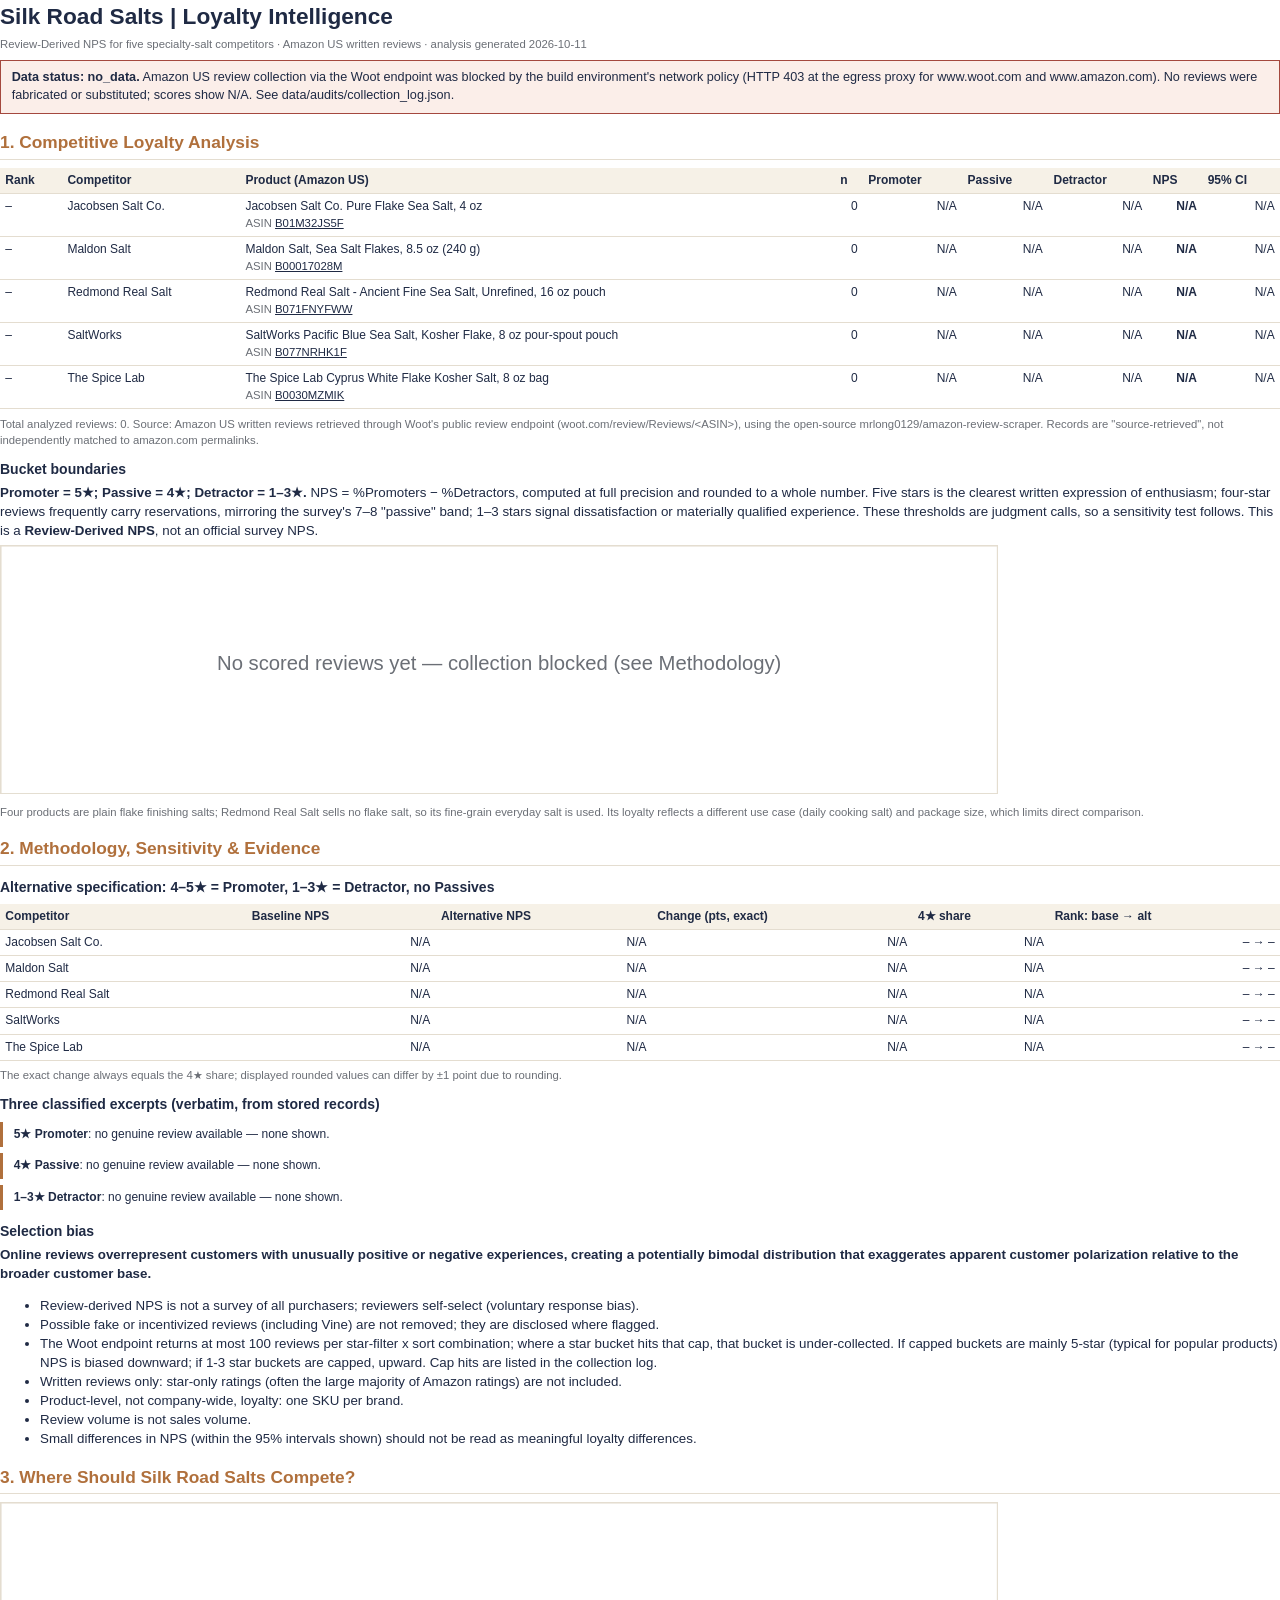
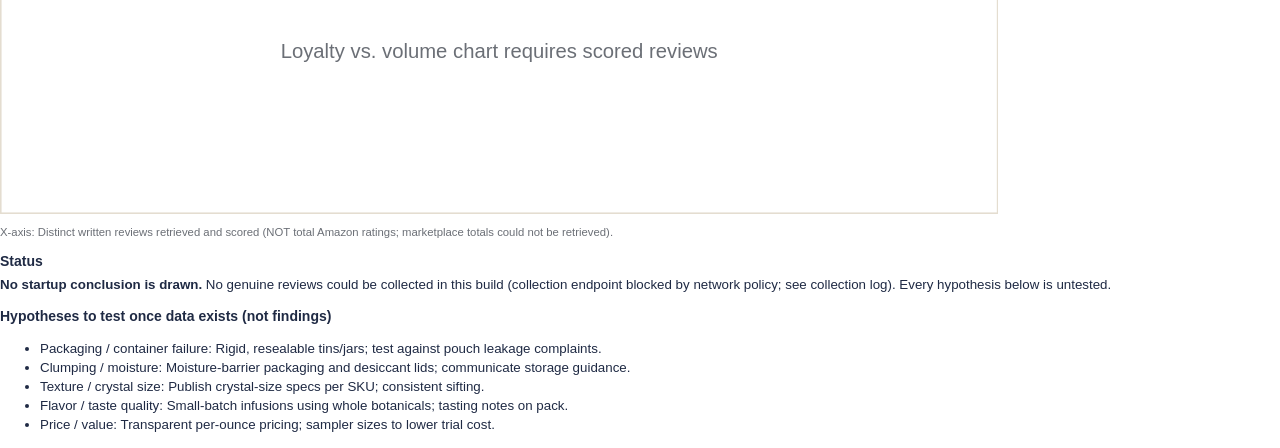
==== site/report.html @ 218eeab3 "Silk Road Salts loyalty intelligence: pipeline, NPS engine, tests, static site, PDF Amazon review co" ====
<!doctype html><html><head><meta charset="utf-8"><title>Silk Road Salts | Loyalty Intelligence</title><style>
@page { size: Letter; margin: 0.6in 0.65in 0.7in; }
body { font: 10pt/1.42 Helvetica, Arial, sans-serif; color:#1f2a44; background:#fff; margin:0 }
h1 { font-size:17pt; margin:0 0 2pt } h2 { font-size:13pt; color:#b0703c; border-bottom:1px solid #e4ddd0; padding-bottom:3pt; margin:12pt 0 6pt }
h3 { font-size:10.5pt; margin:9pt 0 3pt } p { margin:3pt 0 } .muted { color:#6b6f76; font-size:8.5pt }
table { border-collapse:collapse; width:100%; font-size:9pt; margin:5pt 0 } th,td { border-bottom:1px solid #e4ddd0; padding:3pt 4pt; text-align:left; vertical-align:top }
th { background:#f6f1e7 } td.n { text-align:right; white-space:nowrap } a { color:#1f2a44 }
.page { break-after:page } .page:last-child { break-after:auto } svg { max-width:100%; height:auto } .sm svg { width:78%; }
.quote { border-left:3px solid #b0703c; padding:3pt 8pt; margin:5pt 0; font-size:9pt; break-inside:avoid }
.alert { background:#fbeee9; border:1px solid #a4483e; padding:6pt 8pt; margin:6pt 0; font-size:9.5pt }
</style></head><body>
<section class=page><h1>Silk Road Salts | Loyalty Intelligence</h1>
<p class=muted>Review-Derived NPS for five specialty-salt competitors &middot; Amazon US written reviews &middot; analysis generated 2026-10-11</p>
<div class=alert><b>Data status: no_data.</b> Amazon US review collection via the Woot endpoint was blocked by the build environment's network policy (HTTP 403 at the egress proxy for www.woot.com and www.amazon.com). No reviews were fabricated or substituted; scores show N/A. See data/audits/collection_log.json.</div>
<h2>1. Competitive Loyalty Analysis</h2>
<table><tr><th>Rank</th><th>Competitor</th><th>Product (Amazon US)</th><th>n</th><th>Promoter</th><th>Passive</th><th>Detractor</th><th>NPS</th><th>95% CI</th></tr><tr><td>–</td><td>Jacobsen Salt Co.</td><td>Jacobsen Salt Co. Pure Flake Sea Salt, 4 oz<br><span class=muted>ASIN <a href='https://www.amazon.com/dp/B01M32JS5F'>B01M32JS5F</a></span></td><td class=n>0</td><td class=n>N/A</td><td class=n>N/A</td><td class=n>N/A</td><td class=n data-nps='Jacobsen Salt Co.'><b>N/A</b></td><td class=n>N/A</td></tr><tr><td>–</td><td>Maldon Salt</td><td>Maldon Salt, Sea Salt Flakes, 8.5 oz (240 g)<br><span class=muted>ASIN <a href='https://www.amazon.com/dp/B00017028M'>B00017028M</a></span></td><td class=n>0</td><td class=n>N/A</td><td class=n>N/A</td><td class=n>N/A</td><td class=n data-nps='Maldon Salt'><b>N/A</b></td><td class=n>N/A</td></tr><tr><td>–</td><td>Redmond Real Salt</td><td>Redmond Real Salt - Ancient Fine Sea Salt, Unrefined, 16 oz pouch<br><span class=muted>ASIN <a href='https://www.amazon.com/dp/B071FNYFWW'>B071FNYFWW</a></span></td><td class=n>0</td><td class=n>N/A</td><td class=n>N/A</td><td class=n>N/A</td><td class=n data-nps='Redmond Real Salt'><b>N/A</b></td><td class=n>N/A</td></tr><tr><td>–</td><td>SaltWorks</td><td>SaltWorks Pacific Blue Sea Salt, Kosher Flake, 8 oz pour-spout pouch<br><span class=muted>ASIN <a href='https://www.amazon.com/dp/B077NRHK1F'>B077NRHK1F</a></span></td><td class=n>0</td><td class=n>N/A</td><td class=n>N/A</td><td class=n>N/A</td><td class=n data-nps='SaltWorks'><b>N/A</b></td><td class=n>N/A</td></tr><tr><td>–</td><td>The Spice Lab</td><td>The Spice Lab Cyprus White Flake Kosher Salt, 8 oz bag<br><span class=muted>ASIN <a href='https://www.amazon.com/dp/B0030MZMIK'>B0030MZMIK</a></span></td><td class=n>0</td><td class=n>N/A</td><td class=n>N/A</td><td class=n>N/A</td><td class=n data-nps='The Spice Lab'><b>N/A</b></td><td class=n>N/A</td></tr></table>
<p class=muted>Total analyzed reviews: 0. Source: Amazon US written reviews retrieved through Woot's public review endpoint (woot.com/review/Reviews/&lt;ASIN&gt;), using the open-source mrlong0129/amazon-review-scraper. Records are "source-retrieved", not independently matched to amazon.com permalinks.</p>
<h3>Bucket boundaries</h3><p><b>Promoter = 5&#9733;; Passive = 4&#9733;; Detractor = 1&ndash;3&#9733;.</b> NPS = %Promoters &minus; %Detractors, computed at full precision and rounded to a whole number. Five stars is the clearest written expression of enthusiasm; four-star reviews frequently carry reservations, mirroring the survey's 7&ndash;8 "passive" band; 1&ndash;3 stars signal dissatisfaction or materially qualified experience. These thresholds are judgment calls, so a sensitivity test follows. This is a <b>Review-Derived NPS</b>, not an official survey NPS.</p>
<div class=sm><svg xmlns="http://www.w3.org/2000/svg" viewBox="0 0 640 160" width="640" height="160" font-family="Helvetica, Arial, sans-serif"><rect x="0.5" y="0.5" width="639" height="159" fill="none" stroke="#e4ddd0"/><text x="320.0" y="80.0" text-anchor="middle" fill="#6b6f76" font-size="13">No scored reviews yet — collection blocked (see Methodology)</text></svg></div>
<p class=muted>Four products are plain flake finishing salts; Redmond Real Salt sells no flake salt, so its fine-grain everyday salt is used. Its loyalty reflects a different use case (daily cooking salt) and package size, which limits direct comparison.</p></section>
<section class=page><h2>2. Methodology, Sensitivity &amp; Evidence</h2>
<h3>Alternative specification: 4&ndash;5&#9733; = Promoter, 1&ndash;3&#9733; = Detractor, no Passives</h3>
<table><tr><th>Competitor</th><th>Baseline NPS</th><th>Alternative NPS</th><th>Change (pts, exact)</th><th>4&#9733; share</th><th>Rank: base &rarr; alt</th></tr><tr><td>Jacobsen Salt Co.</td><td class=n>N/A</td><td class=n>N/A</td><td class=n>N/A</td><td class=n>N/A</td><td class=n>– &rarr; –</td></tr><tr><td>Maldon Salt</td><td class=n>N/A</td><td class=n>N/A</td><td class=n>N/A</td><td class=n>N/A</td><td class=n>– &rarr; –</td></tr><tr><td>Redmond Real Salt</td><td class=n>N/A</td><td class=n>N/A</td><td class=n>N/A</td><td class=n>N/A</td><td class=n>– &rarr; –</td></tr><tr><td>SaltWorks</td><td class=n>N/A</td><td class=n>N/A</td><td class=n>N/A</td><td class=n>N/A</td><td class=n>– &rarr; –</td></tr><tr><td>The Spice Lab</td><td class=n>N/A</td><td class=n>N/A</td><td class=n>N/A</td><td class=n>N/A</td><td class=n>– &rarr; –</td></tr></table>
<p class=muted>The exact change always equals the 4&#9733; share; displayed rounded values can differ by &plusmn;1 point due to rounding.</p>
<h3>Three classified excerpts (verbatim, from stored records)</h3><div class=quote><b>5&#9733; Promoter</b>: no genuine review available &mdash; none shown.</div><div class=quote><b>4&#9733; Passive</b>: no genuine review available &mdash; none shown.</div><div class=quote><b>1&ndash;3&#9733; Detractor</b>: no genuine review available &mdash; none shown.</div>
<h3>Selection bias</h3><p><b>Online reviews overrepresent customers with unusually positive or negative experiences, creating a potentially bimodal distribution that exaggerates apparent customer polarization relative to the broader customer base.</b></p><ul><li>Review-derived NPS is not a survey of all purchasers; reviewers self-select (voluntary response bias).</li><li>Possible fake or incentivized reviews (including Vine) are not removed; they are disclosed where flagged.</li><li>The Woot endpoint returns at most 100 reviews per star-filter x sort combination; where a star bucket hits that cap, that bucket is under-collected. If capped buckets are mainly 5-star (typical for popular products) NPS is biased downward; if 1-3 star buckets are capped, upward. Cap hits are listed in the collection log.</li><li>Written reviews only: star-only ratings (often the large majority of Amazon ratings) are not included.</li><li>Product-level, not company-wide, loyalty: one SKU per brand.</li><li>Review volume is not sales volume.</li><li>Small differences in NPS (within the 95% intervals shown) should not be read as meaningful loyalty differences.</li></ul></section>
<section class=page><h2>3. Where Should Silk Road Salts Compete?</h2>
<div class=sm><svg xmlns="http://www.w3.org/2000/svg" viewBox="0 0 640 200" width="640" height="200" font-family="Helvetica, Arial, sans-serif"><rect x="0.5" y="0.5" width="639" height="199" fill="none" stroke="#e4ddd0"/><text x="320.0" y="100.0" text-anchor="middle" fill="#6b6f76" font-size="13">Loyalty vs. volume chart requires scored reviews</text></svg></div>
<p class=muted>X-axis: Distinct written reviews retrieved and scored (NOT total Amazon ratings; marketplace totals could not be retrieved).</p>
<h3>Status</h3><p><b>No startup conclusion is drawn.</b> No genuine reviews could be collected in this build (collection endpoint blocked by network policy; see collection log). Every hypothesis below is untested.</p><h3>Hypotheses to test once data exists (not findings)</h3><ul><li>Packaging / container failure: Rigid, resealable tins/jars; test against pouch leakage complaints.</li><li>Clumping / moisture: Moisture-barrier packaging and desiccant lids; communicate storage guidance.</li><li>Texture / crystal size: Publish crystal-size specs per SKU; consistent sifting.</li><li>Flavor / taste quality: Small-batch infusions using whole botanicals; tasting notes on pack.</li><li>Price / value: Transparent per-ounce pricing; sampler sizes to lower trial cost.</li></ul></section>
</body></html>
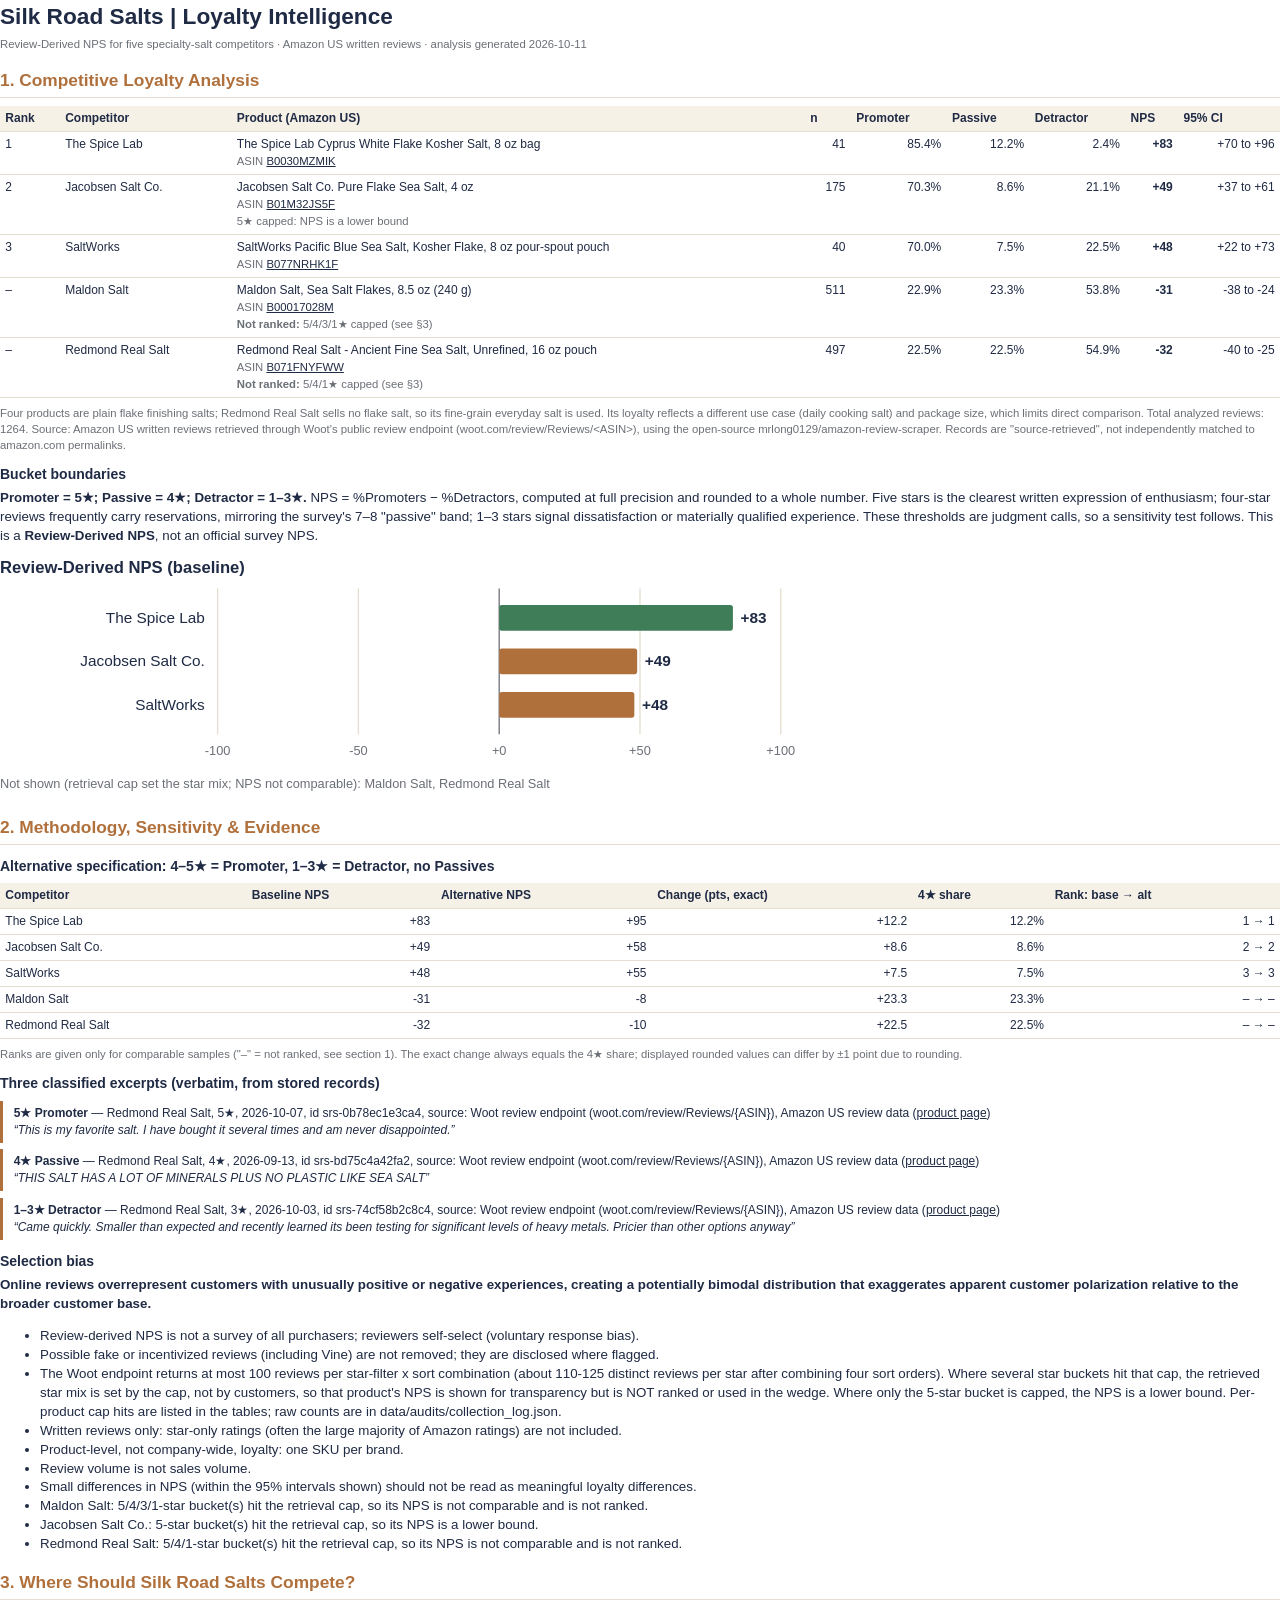
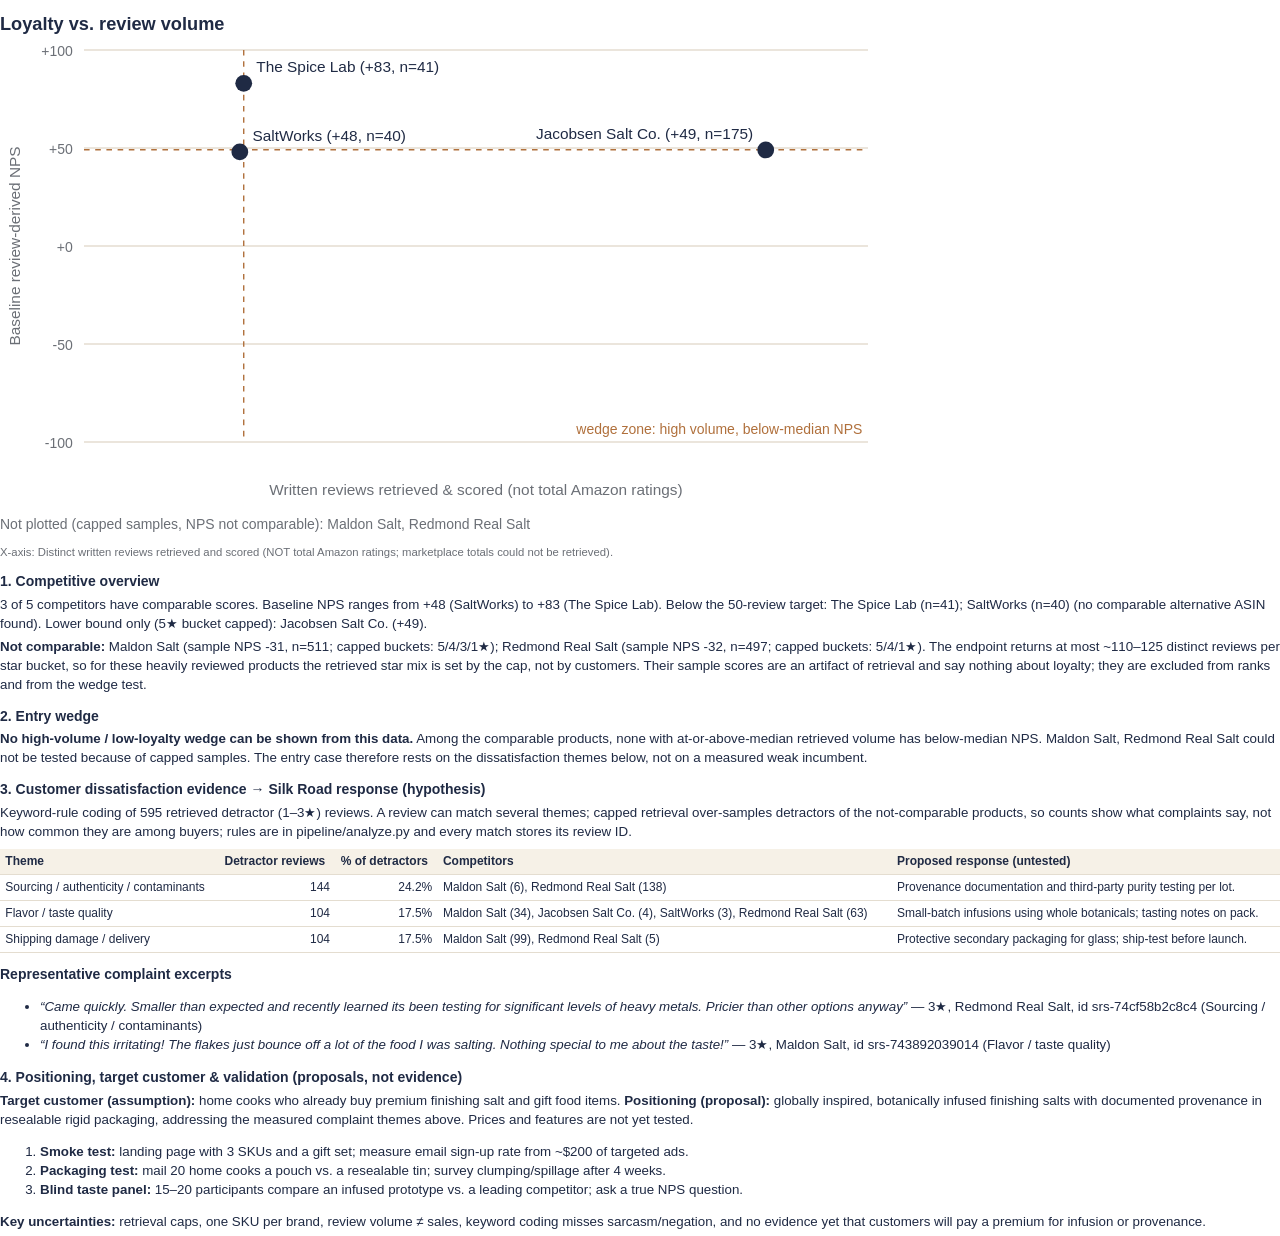
==== commit f77ff11c: "Live Woot collection for all five ASINs; cap-aware scoring, tighter theme rules - Collected Amazon U" ====
--- a/site/report.html
+++ b/site/report.html
@@ -5,27 +5,27 @@
 h3 { font-size:10.5pt; margin:9pt 0 3pt } p { margin:3pt 0 } .muted { color:#6b6f76; font-size:8.5pt }
 table { border-collapse:collapse; width:100%; font-size:9pt; margin:5pt 0 } th,td { border-bottom:1px solid #e4ddd0; padding:3pt 4pt; text-align:left; vertical-align:top }
 th { background:#f6f1e7 } td.n { text-align:right; white-space:nowrap } a { color:#1f2a44 }
-.page { break-after:page } .page:last-child { break-after:auto } svg { max-width:100%; height:auto } .sm svg { width:78%; }
+.page { break-after:page } .page:last-child { break-after:auto } svg { max-width:100%; height:auto } .sm svg { width:64%; } .sc svg { width:70%; }
 .quote { border-left:3px solid #b0703c; padding:3pt 8pt; margin:5pt 0; font-size:9pt; break-inside:avoid }
 .alert { background:#fbeee9; border:1px solid #a4483e; padding:6pt 8pt; margin:6pt 0; font-size:9.5pt }
 </style></head><body>
 <section class=page><h1>Silk Road Salts | Loyalty Intelligence</h1>
 <p class=muted>Review-Derived NPS for five specialty-salt competitors &middot; Amazon US written reviews &middot; analysis generated 2026-10-11</p>
-<div class=alert><b>Data status: no_data.</b> Amazon US review collection via the Woot endpoint was blocked by the build environment's network policy (HTTP 403 at the egress proxy for www.woot.com and www.amazon.com). No reviews were fabricated or substituted; scores show N/A. See data/audits/collection_log.json.</div>
+
 <h2>1. Competitive Loyalty Analysis</h2>
-<table><tr><th>Rank</th><th>Competitor</th><th>Product (Amazon US)</th><th>n</th><th>Promoter</th><th>Passive</th><th>Detractor</th><th>NPS</th><th>95% CI</th></tr><tr><td>–</td><td>Jacobsen Salt Co.</td><td>Jacobsen Salt Co. Pure Flake Sea Salt, 4 oz<br><span class=muted>ASIN <a href='https://www.amazon.com/dp/B01M32JS5F'>B01M32JS5F</a></span></td><td class=n>0</td><td class=n>N/A</td><td class=n>N/A</td><td class=n>N/A</td><td class=n data-nps='Jacobsen Salt Co.'><b>N/A</b></td><td class=n>N/A</td></tr><tr><td>–</td><td>Maldon Salt</td><td>Maldon Salt, Sea Salt Flakes, 8.5 oz (240 g)<br><span class=muted>ASIN <a href='https://www.amazon.com/dp/B00017028M'>B00017028M</a></span></td><td class=n>0</td><td class=n>N/A</td><td class=n>N/A</td><td class=n>N/A</td><td class=n data-nps='Maldon Salt'><b>N/A</b></td><td class=n>N/A</td></tr><tr><td>–</td><td>Redmond Real Salt</td><td>Redmond Real Salt - Ancient Fine Sea Salt, Unrefined, 16 oz pouch<br><span class=muted>ASIN <a href='https://www.amazon.com/dp/B071FNYFWW'>B071FNYFWW</a></span></td><td class=n>0</td><td class=n>N/A</td><td class=n>N/A</td><td class=n>N/A</td><td class=n data-nps='Redmond Real Salt'><b>N/A</b></td><td class=n>N/A</td></tr><tr><td>–</td><td>SaltWorks</td><td>SaltWorks Pacific Blue Sea Salt, Kosher Flake, 8 oz pour-spout pouch<br><span class=muted>ASIN <a href='https://www.amazon.com/dp/B077NRHK1F'>B077NRHK1F</a></span></td><td class=n>0</td><td class=n>N/A</td><td class=n>N/A</td><td class=n>N/A</td><td class=n data-nps='SaltWorks'><b>N/A</b></td><td class=n>N/A</td></tr><tr><td>–</td><td>The Spice Lab</td><td>The Spice Lab Cyprus White Flake Kosher Salt, 8 oz bag<br><span class=muted>ASIN <a href='https://www.amazon.com/dp/B0030MZMIK'>B0030MZMIK</a></span></td><td class=n>0</td><td class=n>N/A</td><td class=n>N/A</td><td class=n>N/A</td><td class=n data-nps='The Spice Lab'><b>N/A</b></td><td class=n>N/A</td></tr></table>
-<p class=muted>Total analyzed reviews: 0. Source: Amazon US written reviews retrieved through Woot's public review endpoint (woot.com/review/Reviews/&lt;ASIN&gt;), using the open-source mrlong0129/amazon-review-scraper. Records are "source-retrieved", not independently matched to amazon.com permalinks.</p>
+<table><tr><th>Rank</th><th>Competitor</th><th>Product (Amazon US)</th><th>n</th><th>Promoter</th><th>Passive</th><th>Detractor</th><th>NPS</th><th>95% CI</th></tr><tr><td>1</td><td>The Spice Lab</td><td>The Spice Lab Cyprus White Flake Kosher Salt, 8 oz bag<br><span class=muted>ASIN <a href='https://www.amazon.com/dp/B0030MZMIK'>B0030MZMIK</a></span></td><td class=n>41</td><td class=n>85.4%</td><td class=n>12.2%</td><td class=n>2.4%</td><td class=n data-nps='The Spice Lab'><b>+83</b></td><td class=n>+70 to +96</td></tr><tr><td>2</td><td>Jacobsen Salt Co.</td><td>Jacobsen Salt Co. Pure Flake Sea Salt, 4 oz<br><span class=muted>ASIN <a href='https://www.amazon.com/dp/B01M32JS5F'>B01M32JS5F</a></span><br><span class=muted>5&#9733; capped: NPS is a lower bound</span></td><td class=n>175</td><td class=n>70.3%</td><td class=n>8.6%</td><td class=n>21.1%</td><td class=n data-nps='Jacobsen Salt Co.'><b>+49</b></td><td class=n>+37 to +61</td></tr><tr><td>3</td><td>SaltWorks</td><td>SaltWorks Pacific Blue Sea Salt, Kosher Flake, 8 oz pour-spout pouch<br><span class=muted>ASIN <a href='https://www.amazon.com/dp/B077NRHK1F'>B077NRHK1F</a></span></td><td class=n>40</td><td class=n>70.0%</td><td class=n>7.5%</td><td class=n>22.5%</td><td class=n data-nps='SaltWorks'><b>+48</b></td><td class=n>+22 to +73</td></tr><tr><td>–</td><td>Maldon Salt</td><td>Maldon Salt, Sea Salt Flakes, 8.5 oz (240 g)<br><span class=muted>ASIN <a href='https://www.amazon.com/dp/B00017028M'>B00017028M</a></span><br><span class=muted><b>Not ranked:</b> 5/4/3/1&#9733; capped (see &sect;3)</span></td><td class=n>511</td><td class=n>22.9%</td><td class=n>23.3%</td><td class=n>53.8%</td><td class=n data-nps='Maldon Salt'><b>-31</b></td><td class=n>-38 to -24</td></tr><tr><td>–</td><td>Redmond Real Salt</td><td>Redmond Real Salt - Ancient Fine Sea Salt, Unrefined, 16 oz pouch<br><span class=muted>ASIN <a href='https://www.amazon.com/dp/B071FNYFWW'>B071FNYFWW</a></span><br><span class=muted><b>Not ranked:</b> 5/4/1&#9733; capped (see &sect;3)</span></td><td class=n>497</td><td class=n>22.5%</td><td class=n>22.5%</td><td class=n>54.9%</td><td class=n data-nps='Redmond Real Salt'><b>-32</b></td><td class=n>-40 to -25</td></tr></table>
+<p class=muted>Four products are plain flake finishing salts; Redmond Real Salt sells no flake salt, so its fine-grain everyday salt is used. Its loyalty reflects a different use case (daily cooking salt) and package size, which limits direct comparison. Total analyzed reviews: 1264. Source: Amazon US written reviews retrieved through Woot's public review endpoint (woot.com/review/Reviews/&lt;ASIN&gt;), using the open-source mrlong0129/amazon-review-scraper. Records are "source-retrieved", not independently matched to amazon.com permalinks.</p>
 <h3>Bucket boundaries</h3><p><b>Promoter = 5&#9733;; Passive = 4&#9733;; Detractor = 1&ndash;3&#9733;.</b> NPS = %Promoters &minus; %Detractors, computed at full precision and rounded to a whole number. Five stars is the clearest written expression of enthusiasm; four-star reviews frequently carry reservations, mirroring the survey's 7&ndash;8 "passive" band; 1&ndash;3 stars signal dissatisfaction or materially qualified experience. These thresholds are judgment calls, so a sensitivity test follows. This is a <b>Review-Derived NPS</b>, not an official survey NPS.</p>
-<div class=sm><svg xmlns="http://www.w3.org/2000/svg" viewBox="0 0 640 160" width="640" height="160" font-family="Helvetica, Arial, sans-serif"><rect x="0.5" y="0.5" width="639" height="159" fill="none" stroke="#e4ddd0"/><text x="320.0" y="80.0" text-anchor="middle" fill="#6b6f76" font-size="13">No scored reviews yet — collection blocked (see Methodology)</text></svg></div>
-<p class=muted>Four products are plain flake finishing salts; Redmond Real Salt sells no flake salt, so its fine-grain everyday salt is used. Its loyalty reflects a different use case (daily cooking salt) and package size, which limits direct comparison.</p></section>
+<div class=sm><svg xmlns="http://www.w3.org/2000/svg" viewBox="0 0 640 190" width="640" height="190" font-family="Helvetica, Arial, sans-serif"><text x="0" y="18" font-size="13" font-weight="600" fill="#1f2a44">Review-Derived NPS (baseline)</text><line x1="170.0" x2="170.0" y1="30" y2="144" stroke="#e4ddd0" stroke-width="1"/><text x="170.0" y="160" font-size="10" text-anchor="middle" fill="#6b6f76">-100</text><line x1="280.0" x2="280.0" y1="30" y2="144" stroke="#e4ddd0" stroke-width="1"/><text x="280.0" y="160" font-size="10" text-anchor="middle" fill="#6b6f76">-50</text><line x1="390.0" x2="390.0" y1="30" y2="144" stroke="#6b6f76" stroke-width="1"/><text x="390.0" y="160" font-size="10" text-anchor="middle" fill="#6b6f76">+0</text><line x1="500.0" x2="500.0" y1="30" y2="144" stroke="#e4ddd0" stroke-width="1"/><text x="500.0" y="160" font-size="10" text-anchor="middle" fill="#6b6f76">+50</text><line x1="610.0" x2="610.0" y1="30" y2="144" stroke="#e4ddd0" stroke-width="1"/><text x="610.0" y="160" font-size="10" text-anchor="middle" fill="#6b6f76">+100</text><text x="160" y="57.0" font-size="12" text-anchor="end" fill="#1f2a44">The Spice Lab</text><rect x="390.0" y="43" width="182.60000000000002" height="20" rx="2" fill="#3f7d58"/><text x="578.6" y="57.0" font-size="12" font-weight="600" text-anchor="start" fill="#1f2a44">+83</text><text x="160" y="91.0" font-size="12" text-anchor="end" fill="#1f2a44">Jacobsen Salt Co.</text><rect x="390.0" y="77" width="107.80000000000001" height="20" rx="2" fill="#b0703c"/><text x="503.8" y="91.0" font-size="12" font-weight="600" text-anchor="start" fill="#1f2a44">+49</text><text x="160" y="125.0" font-size="12" text-anchor="end" fill="#1f2a44">SaltWorks</text><rect x="390.0" y="111" width="105.60000000000002" height="20" rx="2" fill="#b0703c"/><text x="501.6" y="125.0" font-size="12" font-weight="600" text-anchor="start" fill="#1f2a44">+48</text><text x="0" y="186" font-size="10" fill="#6b6f76">Not shown (retrieval cap set the star mix; NPS not comparable): Maldon Salt, Redmond Real Salt</text></svg></div>
+</section>
 <section class=page><h2>2. Methodology, Sensitivity &amp; Evidence</h2>
 <h3>Alternative specification: 4&ndash;5&#9733; = Promoter, 1&ndash;3&#9733; = Detractor, no Passives</h3>
-<table><tr><th>Competitor</th><th>Baseline NPS</th><th>Alternative NPS</th><th>Change (pts, exact)</th><th>4&#9733; share</th><th>Rank: base &rarr; alt</th></tr><tr><td>Jacobsen Salt Co.</td><td class=n>N/A</td><td class=n>N/A</td><td class=n>N/A</td><td class=n>N/A</td><td class=n>– &rarr; –</td></tr><tr><td>Maldon Salt</td><td class=n>N/A</td><td class=n>N/A</td><td class=n>N/A</td><td class=n>N/A</td><td class=n>– &rarr; –</td></tr><tr><td>Redmond Real Salt</td><td class=n>N/A</td><td class=n>N/A</td><td class=n>N/A</td><td class=n>N/A</td><td class=n>– &rarr; –</td></tr><tr><td>SaltWorks</td><td class=n>N/A</td><td class=n>N/A</td><td class=n>N/A</td><td class=n>N/A</td><td class=n>– &rarr; –</td></tr><tr><td>The Spice Lab</td><td class=n>N/A</td><td class=n>N/A</td><td class=n>N/A</td><td class=n>N/A</td><td class=n>– &rarr; –</td></tr></table>
-<p class=muted>The exact change always equals the 4&#9733; share; displayed rounded values can differ by &plusmn;1 point due to rounding.</p>
-<h3>Three classified excerpts (verbatim, from stored records)</h3><div class=quote><b>5&#9733; Promoter</b>: no genuine review available &mdash; none shown.</div><div class=quote><b>4&#9733; Passive</b>: no genuine review available &mdash; none shown.</div><div class=quote><b>1&ndash;3&#9733; Detractor</b>: no genuine review available &mdash; none shown.</div>
-<h3>Selection bias</h3><p><b>Online reviews overrepresent customers with unusually positive or negative experiences, creating a potentially bimodal distribution that exaggerates apparent customer polarization relative to the broader customer base.</b></p><ul><li>Review-derived NPS is not a survey of all purchasers; reviewers self-select (voluntary response bias).</li><li>Possible fake or incentivized reviews (including Vine) are not removed; they are disclosed where flagged.</li><li>The Woot endpoint returns at most 100 reviews per star-filter x sort combination; where a star bucket hits that cap, that bucket is under-collected. If capped buckets are mainly 5-star (typical for popular products) NPS is biased downward; if 1-3 star buckets are capped, upward. Cap hits are listed in the collection log.</li><li>Written reviews only: star-only ratings (often the large majority of Amazon ratings) are not included.</li><li>Product-level, not company-wide, loyalty: one SKU per brand.</li><li>Review volume is not sales volume.</li><li>Small differences in NPS (within the 95% intervals shown) should not be read as meaningful loyalty differences.</li></ul></section>
+<table><tr><th>Competitor</th><th>Baseline NPS</th><th>Alternative NPS</th><th>Change (pts, exact)</th><th>4&#9733; share</th><th>Rank: base &rarr; alt</th></tr><tr><td>The Spice Lab</td><td class=n>+83</td><td class=n>+95</td><td class=n>+12.2</td><td class=n>12.2%</td><td class=n>1 &rarr; 1</td></tr><tr><td>Jacobsen Salt Co.</td><td class=n>+49</td><td class=n>+58</td><td class=n>+8.6</td><td class=n>8.6%</td><td class=n>2 &rarr; 2</td></tr><tr><td>SaltWorks</td><td class=n>+48</td><td class=n>+55</td><td class=n>+7.5</td><td class=n>7.5%</td><td class=n>3 &rarr; 3</td></tr><tr><td>Maldon Salt</td><td class=n>-31</td><td class=n>-8</td><td class=n>+23.3</td><td class=n>23.3%</td><td class=n>– &rarr; –</td></tr><tr><td>Redmond Real Salt</td><td class=n>-32</td><td class=n>-10</td><td class=n>+22.5</td><td class=n>22.5%</td><td class=n>– &rarr; –</td></tr></table>
+<p class=muted>Ranks are given only for comparable samples ("&ndash;" = not ranked, see section 1). The exact change always equals the 4&#9733; share; displayed rounded values can differ by &plusmn;1 point due to rounding.</p>
+<h3>Three classified excerpts (verbatim, from stored records)</h3><div class=quote><b>5&#9733; Promoter</b> &mdash; Redmond Real Salt, 5&#9733;, 2026-10-07, id srs-0b78ec1e3ca4, source: Woot review endpoint (woot.com/review/Reviews/{ASIN}), Amazon US review data (<a href='https://www.amazon.com/dp/B071FNYFWW'>product page</a>)<br><i>&ldquo;This is my favorite salt. I have bought it several times and am never disappointed.&rdquo;</i></div><div class=quote><b>4&#9733; Passive</b> &mdash; Redmond Real Salt, 4&#9733;, 2026-09-13, id srs-bd75c4a42fa2, source: Woot review endpoint (woot.com/review/Reviews/{ASIN}), Amazon US review data (<a href='https://www.amazon.com/dp/B071FNYFWW'>product page</a>)<br><i>&ldquo;THIS SALT HAS A LOT OF MINERALS PLUS NO PLASTIC LIKE SEA SALT&rdquo;</i></div><div class=quote><b>1&ndash;3&#9733; Detractor</b> &mdash; Redmond Real Salt, 3&#9733;, 2026-10-03, id srs-74cf58b2c8c4, source: Woot review endpoint (woot.com/review/Reviews/{ASIN}), Amazon US review data (<a href='https://www.amazon.com/dp/B071FNYFWW'>product page</a>)<br><i>&ldquo;Came quickly. Smaller than expected and recently learned its been testing for significant levels of heavy metals. Pricier than other options anyway&rdquo;</i></div>
+<h3>Selection bias</h3><p><b>Online reviews overrepresent customers with unusually positive or negative experiences, creating a potentially bimodal distribution that exaggerates apparent customer polarization relative to the broader customer base.</b></p><ul><li>Review-derived NPS is not a survey of all purchasers; reviewers self-select (voluntary response bias).</li><li>Possible fake or incentivized reviews (including Vine) are not removed; they are disclosed where flagged.</li><li>The Woot endpoint returns at most 100 reviews per star-filter x sort combination (about 110-125 distinct reviews per star after combining four sort orders). Where several star buckets hit that cap, the retrieved star mix is set by the cap, not by customers, so that product&#x27;s NPS is shown for transparency but is NOT ranked or used in the wedge. Where only the 5-star bucket is capped, the NPS is a lower bound. Per-product cap hits are listed in the tables; raw counts are in data/audits/collection_log.json.</li><li>Written reviews only: star-only ratings (often the large majority of Amazon ratings) are not included.</li><li>Product-level, not company-wide, loyalty: one SKU per brand.</li><li>Review volume is not sales volume.</li><li>Small differences in NPS (within the 95% intervals shown) should not be read as meaningful loyalty differences.</li><li>Maldon Salt: 5/4/3/1-star bucket(s) hit the retrieval cap, so its NPS is not comparable and is not ranked.</li><li>Jacobsen Salt Co.: 5-star bucket(s) hit the retrieval cap, so its NPS is a lower bound.</li><li>Redmond Real Salt: 5/4/1-star bucket(s) hit the retrieval cap, so its NPS is not comparable and is not ranked.</li></ul></section>
 <section class=page><h2>3. Where Should Silk Road Salts Compete?</h2>
-<div class=sm><svg xmlns="http://www.w3.org/2000/svg" viewBox="0 0 640 200" width="640" height="200" font-family="Helvetica, Arial, sans-serif"><rect x="0.5" y="0.5" width="639" height="199" fill="none" stroke="#e4ddd0"/><text x="320.0" y="100.0" text-anchor="middle" fill="#6b6f76" font-size="13">Loyalty vs. volume chart requires scored reviews</text></svg></div>
+<div class=sc><svg xmlns="http://www.w3.org/2000/svg" viewBox="0 0 640 376" width="640" height="376" font-family="Helvetica, Arial, sans-serif"><text x="0" y="16" font-size="13" font-weight="600" fill="#1f2a44">Loyalty vs. review volume</text><line x1="60" x2="620" y1="310.0" y2="310.0" stroke="#e4ddd0"/><text x="52" y="314.0" font-size="10" text-anchor="end" fill="#6b6f76">-100</text><line x1="60" x2="620" y1="240.0" y2="240.0" stroke="#e4ddd0"/><text x="52" y="244.0" font-size="10" text-anchor="end" fill="#6b6f76">-50</text><line x1="60" x2="620" y1="170.0" y2="170.0" stroke="#e4ddd0"/><text x="52" y="174.0" font-size="10" text-anchor="end" fill="#6b6f76">+0</text><line x1="60" x2="620" y1="100.0" y2="100.0" stroke="#e4ddd0"/><text x="52" y="104.0" font-size="10" text-anchor="end" fill="#6b6f76">+50</text><line x1="60" x2="620" y1="30.0" y2="30.0" stroke="#e4ddd0"/><text x="52" y="34.0" font-size="10" text-anchor="end" fill="#6b6f76">+100</text><line x1="174.08695652173915" x2="174.08695652173915" y1="30" y2="310" stroke="#b0703c" stroke-dasharray="4 4"/><line x1="60" x2="620" y1="101.2" y2="101.2" stroke="#b0703c" stroke-dasharray="4 4"/><text x="616" y="304" font-size="10" text-anchor="end" fill="#b0703c">wedge zone: high volume, below-median NPS</text><circle cx="174.08695652173915" cy="53.8" r="6" fill="#1f2a44"/><text x="183.08695652173915" y="45.8" font-size="11" text-anchor="start" fill="#1f2a44">The Spice Lab (+83, n=41)</text><circle cx="546.9565217391305" cy="101.4" r="6" fill="#1f2a44"/><text x="537.9565217391305" y="93.4" font-size="11" text-anchor="end" fill="#1f2a44">Jacobsen Salt Co. (+49, n=175)</text><circle cx="171.30434782608697" cy="102.8" r="6" fill="#1f2a44"/><text x="180.30434782608697" y="94.8" font-size="11" text-anchor="start" fill="#1f2a44">SaltWorks (+48, n=40)</text><text x="0" y="372" font-size="10" fill="#6b6f76">Not plotted (capped samples, NPS not comparable): Maldon Salt, Redmond Real Salt</text><text x="340.0" y="348" font-size="11" text-anchor="middle" fill="#6b6f76">Written reviews retrieved &amp; scored (not total Amazon ratings)</text><text x="14" y="170.0" font-size="11" text-anchor="middle" fill="#6b6f76" transform="rotate(-90 14 170.0)">Baseline review-derived NPS</text></svg></div>
 <p class=muted>X-axis: Distinct written reviews retrieved and scored (NOT total Amazon ratings; marketplace totals could not be retrieved).</p>
-<h3>Status</h3><p><b>No startup conclusion is drawn.</b> No genuine reviews could be collected in this build (collection endpoint blocked by network policy; see collection log). Every hypothesis below is untested.</p><h3>Hypotheses to test once data exists (not findings)</h3><ul><li>Packaging / container failure: Rigid, resealable tins/jars; test against pouch leakage complaints.</li><li>Clumping / moisture: Moisture-barrier packaging and desiccant lids; communicate storage guidance.</li><li>Texture / crystal size: Publish crystal-size specs per SKU; consistent sifting.</li><li>Flavor / taste quality: Small-batch infusions using whole botanicals; tasting notes on pack.</li><li>Price / value: Transparent per-ounce pricing; sampler sizes to lower trial cost.</li></ul></section>
+<h3>1. Competitive overview</h3><p>3 of 5 competitors have comparable scores. Baseline NPS ranges from +48 (SaltWorks) to +83 (The Spice Lab). Below the 50-review target: The Spice Lab (n=41); SaltWorks (n=40) (no comparable alternative ASIN found). Lower bound only (5&#9733; bucket capped): Jacobsen Salt Co. (+49).</p><p><b>Not comparable:</b> Maldon Salt (sample NPS -31, n=511; capped buckets: 5/4/3/1&#9733;); Redmond Real Salt (sample NPS -32, n=497; capped buckets: 5/4/1&#9733;). The endpoint returns at most ~110&ndash;125 distinct reviews per star bucket, so for these heavily reviewed products the retrieved star mix is set by the cap, not by customers. Their sample scores are an artifact of retrieval and say nothing about loyalty; they are excluded from ranks and from the wedge test.</p><h3>2. Entry wedge</h3><p><b>No high-volume / low-loyalty wedge can be shown from this data.</b> Among the comparable products, none with at-or-above-median retrieved volume has below-median NPS. Maldon Salt, Redmond Real Salt could not be tested because of capped samples. The entry case therefore rests on the dissatisfaction themes below, not on a measured weak incumbent.</p><h3>3. Customer dissatisfaction evidence &rarr; Silk Road response (hypothesis)</h3><p>Keyword-rule coding of 595 retrieved detractor (1&ndash;3&#9733;) reviews. A review can match several themes; capped retrieval over-samples detractors of the not-comparable products, so counts show what complaints say, not how common they are among buyers; rules are in pipeline/analyze.py and every match stores its review ID.</p><table><tr><th>Theme</th><th>Detractor reviews</th><th>% of detractors</th><th>Competitors</th><th>Proposed response (untested)</th></tr><tr><td>Sourcing / authenticity / contaminants</td><td class=n>144</td><td class=n>24.2%</td><td>Maldon Salt (6), Redmond Real Salt (138)</td><td>Provenance documentation and third-party purity testing per lot.</td></tr><tr><td>Flavor / taste quality</td><td class=n>104</td><td class=n>17.5%</td><td>Maldon Salt (34), Jacobsen Salt Co. (4), SaltWorks (3), Redmond Real Salt (63)</td><td>Small-batch infusions using whole botanicals; tasting notes on pack.</td></tr><tr><td>Shipping damage / delivery</td><td class=n>104</td><td class=n>17.5%</td><td>Maldon Salt (99), Redmond Real Salt (5)</td><td>Protective secondary packaging for glass; ship-test before launch.</td></tr></table><h3>Representative complaint excerpts</h3><ul><li><i>&ldquo;Came quickly. Smaller than expected and recently learned its been testing for significant levels of heavy metals. Pricier than other options anyway&rdquo;</i> &mdash; 3&#9733;, Redmond Real Salt, id srs-74cf58b2c8c4 (Sourcing / authenticity / contaminants)</li><li><i>&ldquo;I found this irritating! The flakes just bounce off a lot of the food I was salting. Nothing special to me about the taste!&rdquo;</i> &mdash; 3&#9733;, Maldon Salt, id srs-743892039014 (Flavor / taste quality)</li></ul><h3>4. Positioning, target customer &amp; validation (proposals, not evidence)</h3><p><b>Target customer (assumption):</b> home cooks who already buy premium finishing salt and gift food items. <b>Positioning (proposal):</b> globally inspired, botanically infused finishing salts with documented provenance in resealable rigid packaging, addressing the measured complaint themes above. Prices and features are not yet tested.</p><ol><li><b>Smoke test:</b> landing page with 3 SKUs and a gift set; measure email sign-up rate from ~$200 of targeted ads.</li><li><b>Packaging test:</b> mail 20 home cooks a pouch vs. a resealable tin; survey clumping/spillage after 4 weeks.</li><li><b>Blind taste panel:</b> 15&ndash;20 participants compare an infused prototype vs. a leading competitor; ask a true NPS question.</li></ol><p><b>Key uncertainties:</b> retrieval caps, one SKU per brand, review volume &ne; sales, keyword coding misses sarcasm/negation, and no evidence yet that customers will pay a premium for infusion or provenance.</p></section>
 </body></html>
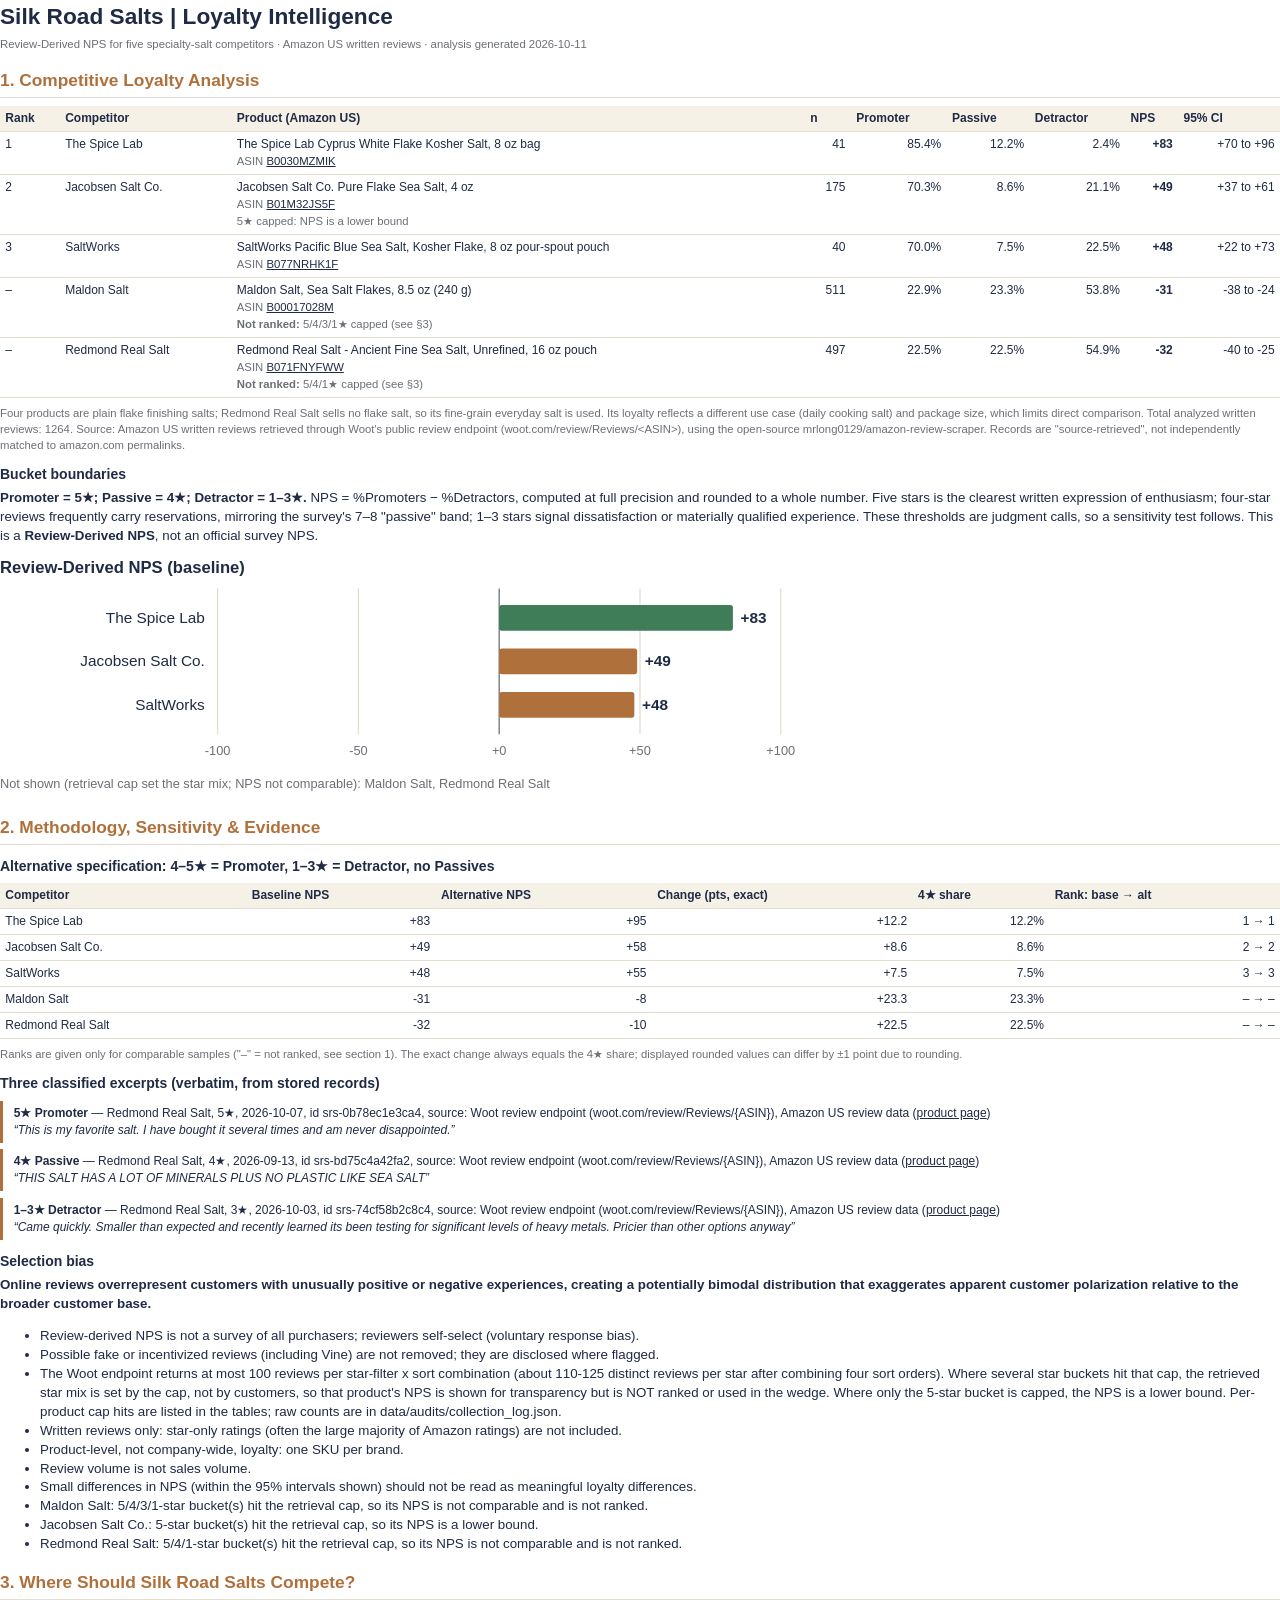
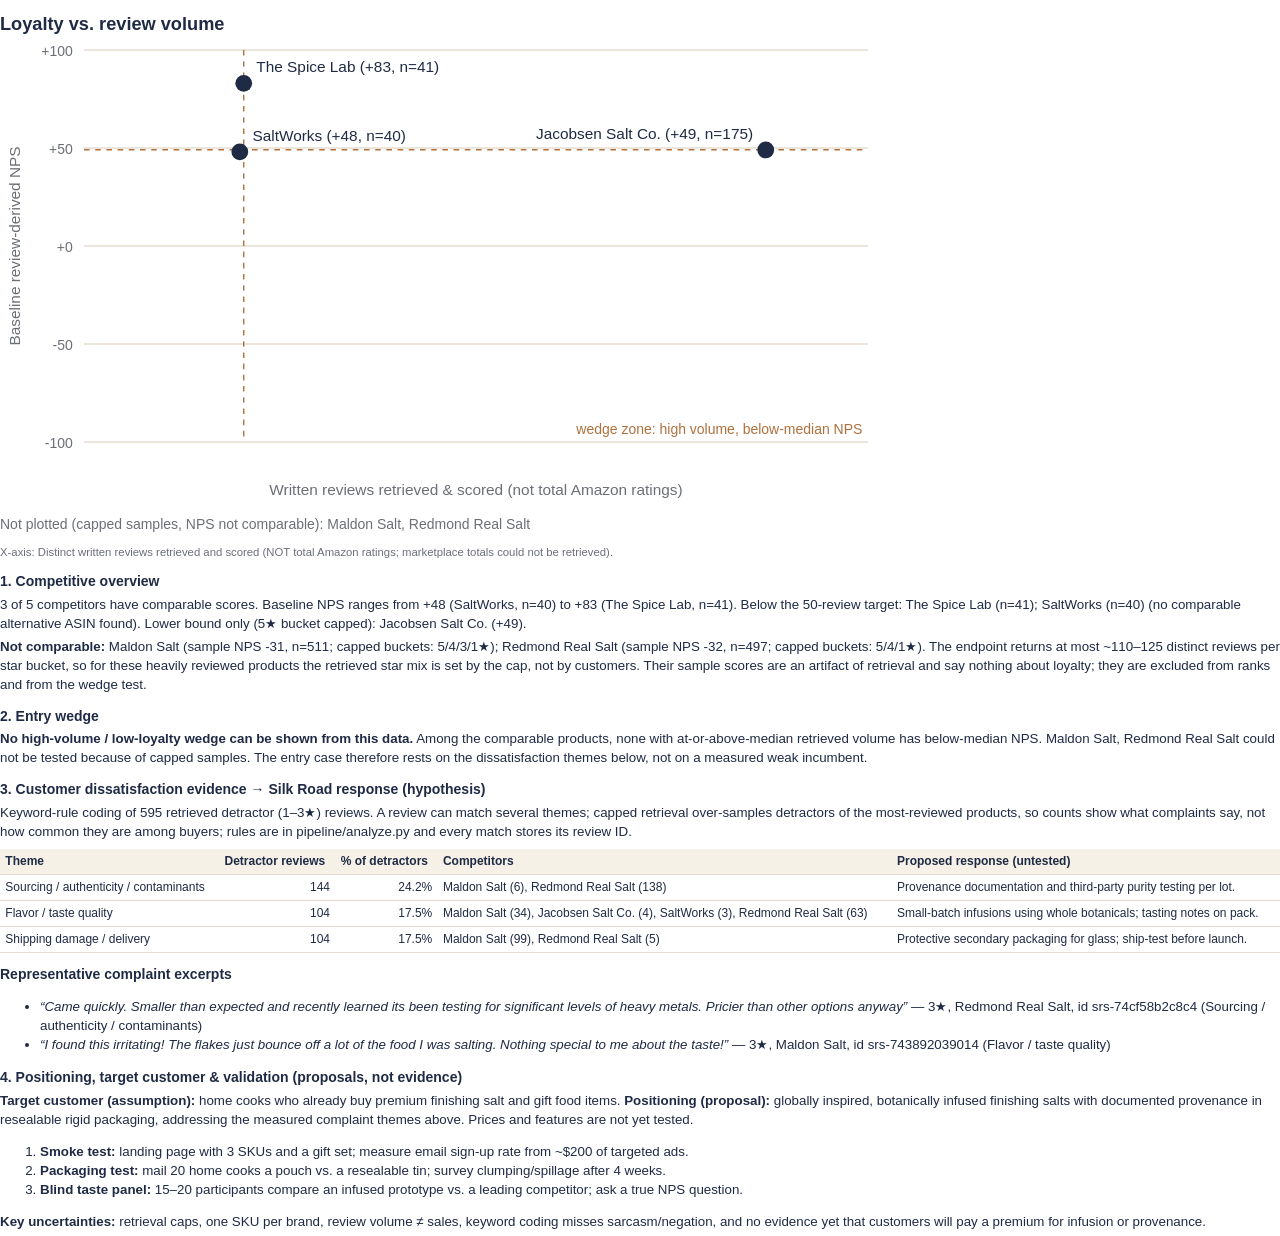
==== commit c0cd007f: "Add hand-recorded Amazon star-histogram input and histogram-based headline NPS data/raw/histograms/s" ====
--- a/site/report.html
+++ b/site/report.html
@@ -4,8 +4,8 @@
 h1 { font-size:17pt; margin:0 0 2pt } h2 { font-size:13pt; color:#b0703c; border-bottom:1px solid #e4ddd0; padding-bottom:3pt; margin:12pt 0 6pt }
 h3 { font-size:10.5pt; margin:9pt 0 3pt } p { margin:3pt 0 } .muted { color:#6b6f76; font-size:8.5pt }
 table { border-collapse:collapse; width:100%; font-size:9pt; margin:5pt 0 } th,td { border-bottom:1px solid #e4ddd0; padding:3pt 4pt; text-align:left; vertical-align:top }
-th { background:#f6f1e7 } td.n { text-align:right; white-space:nowrap } a { color:#1f2a44 }
-.page { break-after:page } .page:last-child { break-after:auto } svg { max-width:100%; height:auto } .sm svg { width:64%; } .sc svg { width:70%; }
+th { background:#f6f1e7 } tr { break-inside:avoid } td.n { text-align:right; white-space:nowrap } a { color:#1f2a44 }
+.page { break-after:page } .page:last-child { break-after:auto } .flow + section h2 { margin-top:16pt } svg { max-width:100%; height:auto } .sm svg { width:64%; } .sc svg { width:70%; }
 .quote { border-left:3px solid #b0703c; padding:3pt 8pt; margin:5pt 0; font-size:9pt; break-inside:avoid }
 .alert { background:#fbeee9; border:1px solid #a4483e; padding:6pt 8pt; margin:6pt 0; font-size:9.5pt }
 </style></head><body>
@@ -14,7 +14,7 @@
 
 <h2>1. Competitive Loyalty Analysis</h2>
 <table><tr><th>Rank</th><th>Competitor</th><th>Product (Amazon US)</th><th>n</th><th>Promoter</th><th>Passive</th><th>Detractor</th><th>NPS</th><th>95% CI</th></tr><tr><td>1</td><td>The Spice Lab</td><td>The Spice Lab Cyprus White Flake Kosher Salt, 8 oz bag<br><span class=muted>ASIN <a href='https://www.amazon.com/dp/B0030MZMIK'>B0030MZMIK</a></span></td><td class=n>41</td><td class=n>85.4%</td><td class=n>12.2%</td><td class=n>2.4%</td><td class=n data-nps='The Spice Lab'><b>+83</b></td><td class=n>+70 to +96</td></tr><tr><td>2</td><td>Jacobsen Salt Co.</td><td>Jacobsen Salt Co. Pure Flake Sea Salt, 4 oz<br><span class=muted>ASIN <a href='https://www.amazon.com/dp/B01M32JS5F'>B01M32JS5F</a></span><br><span class=muted>5&#9733; capped: NPS is a lower bound</span></td><td class=n>175</td><td class=n>70.3%</td><td class=n>8.6%</td><td class=n>21.1%</td><td class=n data-nps='Jacobsen Salt Co.'><b>+49</b></td><td class=n>+37 to +61</td></tr><tr><td>3</td><td>SaltWorks</td><td>SaltWorks Pacific Blue Sea Salt, Kosher Flake, 8 oz pour-spout pouch<br><span class=muted>ASIN <a href='https://www.amazon.com/dp/B077NRHK1F'>B077NRHK1F</a></span></td><td class=n>40</td><td class=n>70.0%</td><td class=n>7.5%</td><td class=n>22.5%</td><td class=n data-nps='SaltWorks'><b>+48</b></td><td class=n>+22 to +73</td></tr><tr><td>–</td><td>Maldon Salt</td><td>Maldon Salt, Sea Salt Flakes, 8.5 oz (240 g)<br><span class=muted>ASIN <a href='https://www.amazon.com/dp/B00017028M'>B00017028M</a></span><br><span class=muted><b>Not ranked:</b> 5/4/3/1&#9733; capped (see &sect;3)</span></td><td class=n>511</td><td class=n>22.9%</td><td class=n>23.3%</td><td class=n>53.8%</td><td class=n data-nps='Maldon Salt'><b>-31</b></td><td class=n>-38 to -24</td></tr><tr><td>–</td><td>Redmond Real Salt</td><td>Redmond Real Salt - Ancient Fine Sea Salt, Unrefined, 16 oz pouch<br><span class=muted>ASIN <a href='https://www.amazon.com/dp/B071FNYFWW'>B071FNYFWW</a></span><br><span class=muted><b>Not ranked:</b> 5/4/1&#9733; capped (see &sect;3)</span></td><td class=n>497</td><td class=n>22.5%</td><td class=n>22.5%</td><td class=n>54.9%</td><td class=n data-nps='Redmond Real Salt'><b>-32</b></td><td class=n>-40 to -25</td></tr></table>
-<p class=muted>Four products are plain flake finishing salts; Redmond Real Salt sells no flake salt, so its fine-grain everyday salt is used. Its loyalty reflects a different use case (daily cooking salt) and package size, which limits direct comparison. Total analyzed reviews: 1264. Source: Amazon US written reviews retrieved through Woot's public review endpoint (woot.com/review/Reviews/&lt;ASIN&gt;), using the open-source mrlong0129/amazon-review-scraper. Records are "source-retrieved", not independently matched to amazon.com permalinks.</p>
+<p class=muted>Four products are plain flake finishing salts; Redmond Real Salt sells no flake salt, so its fine-grain everyday salt is used. Its loyalty reflects a different use case (daily cooking salt) and package size, which limits direct comparison. Total analyzed written reviews: 1264. Source: Amazon US written reviews retrieved through Woot's public review endpoint (woot.com/review/Reviews/&lt;ASIN&gt;), using the open-source mrlong0129/amazon-review-scraper. Records are "source-retrieved", not independently matched to amazon.com permalinks.</p>
 <h3>Bucket boundaries</h3><p><b>Promoter = 5&#9733;; Passive = 4&#9733;; Detractor = 1&ndash;3&#9733;.</b> NPS = %Promoters &minus; %Detractors, computed at full precision and rounded to a whole number. Five stars is the clearest written expression of enthusiasm; four-star reviews frequently carry reservations, mirroring the survey's 7&ndash;8 "passive" band; 1&ndash;3 stars signal dissatisfaction or materially qualified experience. These thresholds are judgment calls, so a sensitivity test follows. This is a <b>Review-Derived NPS</b>, not an official survey NPS.</p>
 <div class=sm><svg xmlns="http://www.w3.org/2000/svg" viewBox="0 0 640 190" width="640" height="190" font-family="Helvetica, Arial, sans-serif"><text x="0" y="18" font-size="13" font-weight="600" fill="#1f2a44">Review-Derived NPS (baseline)</text><line x1="170.0" x2="170.0" y1="30" y2="144" stroke="#e4ddd0" stroke-width="1"/><text x="170.0" y="160" font-size="10" text-anchor="middle" fill="#6b6f76">-100</text><line x1="280.0" x2="280.0" y1="30" y2="144" stroke="#e4ddd0" stroke-width="1"/><text x="280.0" y="160" font-size="10" text-anchor="middle" fill="#6b6f76">-50</text><line x1="390.0" x2="390.0" y1="30" y2="144" stroke="#6b6f76" stroke-width="1"/><text x="390.0" y="160" font-size="10" text-anchor="middle" fill="#6b6f76">+0</text><line x1="500.0" x2="500.0" y1="30" y2="144" stroke="#e4ddd0" stroke-width="1"/><text x="500.0" y="160" font-size="10" text-anchor="middle" fill="#6b6f76">+50</text><line x1="610.0" x2="610.0" y1="30" y2="144" stroke="#e4ddd0" stroke-width="1"/><text x="610.0" y="160" font-size="10" text-anchor="middle" fill="#6b6f76">+100</text><text x="160" y="57.0" font-size="12" text-anchor="end" fill="#1f2a44">The Spice Lab</text><rect x="390.0" y="43" width="182.60000000000002" height="20" rx="2" fill="#3f7d58"/><text x="578.6" y="57.0" font-size="12" font-weight="600" text-anchor="start" fill="#1f2a44">+83</text><text x="160" y="91.0" font-size="12" text-anchor="end" fill="#1f2a44">Jacobsen Salt Co.</text><rect x="390.0" y="77" width="107.80000000000001" height="20" rx="2" fill="#b0703c"/><text x="503.8" y="91.0" font-size="12" font-weight="600" text-anchor="start" fill="#1f2a44">+49</text><text x="160" y="125.0" font-size="12" text-anchor="end" fill="#1f2a44">SaltWorks</text><rect x="390.0" y="111" width="105.60000000000002" height="20" rx="2" fill="#b0703c"/><text x="501.6" y="125.0" font-size="12" font-weight="600" text-anchor="start" fill="#1f2a44">+48</text><text x="0" y="186" font-size="10" fill="#6b6f76">Not shown (retrieval cap set the star mix; NPS not comparable): Maldon Salt, Redmond Real Salt</text></svg></div>
 </section>
@@ -22,10 +22,11 @@
 <h3>Alternative specification: 4&ndash;5&#9733; = Promoter, 1&ndash;3&#9733; = Detractor, no Passives</h3>
 <table><tr><th>Competitor</th><th>Baseline NPS</th><th>Alternative NPS</th><th>Change (pts, exact)</th><th>4&#9733; share</th><th>Rank: base &rarr; alt</th></tr><tr><td>The Spice Lab</td><td class=n>+83</td><td class=n>+95</td><td class=n>+12.2</td><td class=n>12.2%</td><td class=n>1 &rarr; 1</td></tr><tr><td>Jacobsen Salt Co.</td><td class=n>+49</td><td class=n>+58</td><td class=n>+8.6</td><td class=n>8.6%</td><td class=n>2 &rarr; 2</td></tr><tr><td>SaltWorks</td><td class=n>+48</td><td class=n>+55</td><td class=n>+7.5</td><td class=n>7.5%</td><td class=n>3 &rarr; 3</td></tr><tr><td>Maldon Salt</td><td class=n>-31</td><td class=n>-8</td><td class=n>+23.3</td><td class=n>23.3%</td><td class=n>– &rarr; –</td></tr><tr><td>Redmond Real Salt</td><td class=n>-32</td><td class=n>-10</td><td class=n>+22.5</td><td class=n>22.5%</td><td class=n>– &rarr; –</td></tr></table>
 <p class=muted>Ranks are given only for comparable samples ("&ndash;" = not ranked, see section 1). The exact change always equals the 4&#9733; share; displayed rounded values can differ by &plusmn;1 point due to rounding.</p>
+
 <h3>Three classified excerpts (verbatim, from stored records)</h3><div class=quote><b>5&#9733; Promoter</b> &mdash; Redmond Real Salt, 5&#9733;, 2026-10-07, id srs-0b78ec1e3ca4, source: Woot review endpoint (woot.com/review/Reviews/{ASIN}), Amazon US review data (<a href='https://www.amazon.com/dp/B071FNYFWW'>product page</a>)<br><i>&ldquo;This is my favorite salt. I have bought it several times and am never disappointed.&rdquo;</i></div><div class=quote><b>4&#9733; Passive</b> &mdash; Redmond Real Salt, 4&#9733;, 2026-09-13, id srs-bd75c4a42fa2, source: Woot review endpoint (woot.com/review/Reviews/{ASIN}), Amazon US review data (<a href='https://www.amazon.com/dp/B071FNYFWW'>product page</a>)<br><i>&ldquo;THIS SALT HAS A LOT OF MINERALS PLUS NO PLASTIC LIKE SEA SALT&rdquo;</i></div><div class=quote><b>1&ndash;3&#9733; Detractor</b> &mdash; Redmond Real Salt, 3&#9733;, 2026-10-03, id srs-74cf58b2c8c4, source: Woot review endpoint (woot.com/review/Reviews/{ASIN}), Amazon US review data (<a href='https://www.amazon.com/dp/B071FNYFWW'>product page</a>)<br><i>&ldquo;Came quickly. Smaller than expected and recently learned its been testing for significant levels of heavy metals. Pricier than other options anyway&rdquo;</i></div>
 <h3>Selection bias</h3><p><b>Online reviews overrepresent customers with unusually positive or negative experiences, creating a potentially bimodal distribution that exaggerates apparent customer polarization relative to the broader customer base.</b></p><ul><li>Review-derived NPS is not a survey of all purchasers; reviewers self-select (voluntary response bias).</li><li>Possible fake or incentivized reviews (including Vine) are not removed; they are disclosed where flagged.</li><li>The Woot endpoint returns at most 100 reviews per star-filter x sort combination (about 110-125 distinct reviews per star after combining four sort orders). Where several star buckets hit that cap, the retrieved star mix is set by the cap, not by customers, so that product&#x27;s NPS is shown for transparency but is NOT ranked or used in the wedge. Where only the 5-star bucket is capped, the NPS is a lower bound. Per-product cap hits are listed in the tables; raw counts are in data/audits/collection_log.json.</li><li>Written reviews only: star-only ratings (often the large majority of Amazon ratings) are not included.</li><li>Product-level, not company-wide, loyalty: one SKU per brand.</li><li>Review volume is not sales volume.</li><li>Small differences in NPS (within the 95% intervals shown) should not be read as meaningful loyalty differences.</li><li>Maldon Salt: 5/4/3/1-star bucket(s) hit the retrieval cap, so its NPS is not comparable and is not ranked.</li><li>Jacobsen Salt Co.: 5-star bucket(s) hit the retrieval cap, so its NPS is a lower bound.</li><li>Redmond Real Salt: 5/4/1-star bucket(s) hit the retrieval cap, so its NPS is not comparable and is not ranked.</li></ul></section>
 <section class=page><h2>3. Where Should Silk Road Salts Compete?</h2>
 <div class=sc><svg xmlns="http://www.w3.org/2000/svg" viewBox="0 0 640 376" width="640" height="376" font-family="Helvetica, Arial, sans-serif"><text x="0" y="16" font-size="13" font-weight="600" fill="#1f2a44">Loyalty vs. review volume</text><line x1="60" x2="620" y1="310.0" y2="310.0" stroke="#e4ddd0"/><text x="52" y="314.0" font-size="10" text-anchor="end" fill="#6b6f76">-100</text><line x1="60" x2="620" y1="240.0" y2="240.0" stroke="#e4ddd0"/><text x="52" y="244.0" font-size="10" text-anchor="end" fill="#6b6f76">-50</text><line x1="60" x2="620" y1="170.0" y2="170.0" stroke="#e4ddd0"/><text x="52" y="174.0" font-size="10" text-anchor="end" fill="#6b6f76">+0</text><line x1="60" x2="620" y1="100.0" y2="100.0" stroke="#e4ddd0"/><text x="52" y="104.0" font-size="10" text-anchor="end" fill="#6b6f76">+50</text><line x1="60" x2="620" y1="30.0" y2="30.0" stroke="#e4ddd0"/><text x="52" y="34.0" font-size="10" text-anchor="end" fill="#6b6f76">+100</text><line x1="174.08695652173915" x2="174.08695652173915" y1="30" y2="310" stroke="#b0703c" stroke-dasharray="4 4"/><line x1="60" x2="620" y1="101.2" y2="101.2" stroke="#b0703c" stroke-dasharray="4 4"/><text x="616" y="304" font-size="10" text-anchor="end" fill="#b0703c">wedge zone: high volume, below-median NPS</text><circle cx="174.08695652173915" cy="53.8" r="6" fill="#1f2a44"/><text x="183.08695652173915" y="45.8" font-size="11" text-anchor="start" fill="#1f2a44">The Spice Lab (+83, n=41)</text><circle cx="546.9565217391305" cy="101.4" r="6" fill="#1f2a44"/><text x="537.9565217391305" y="93.4" font-size="11" text-anchor="end" fill="#1f2a44">Jacobsen Salt Co. (+49, n=175)</text><circle cx="171.30434782608697" cy="102.8" r="6" fill="#1f2a44"/><text x="180.30434782608697" y="94.8" font-size="11" text-anchor="start" fill="#1f2a44">SaltWorks (+48, n=40)</text><text x="0" y="372" font-size="10" fill="#6b6f76">Not plotted (capped samples, NPS not comparable): Maldon Salt, Redmond Real Salt</text><text x="340.0" y="348" font-size="11" text-anchor="middle" fill="#6b6f76">Written reviews retrieved &amp; scored (not total Amazon ratings)</text><text x="14" y="170.0" font-size="11" text-anchor="middle" fill="#6b6f76" transform="rotate(-90 14 170.0)">Baseline review-derived NPS</text></svg></div>
 <p class=muted>X-axis: Distinct written reviews retrieved and scored (NOT total Amazon ratings; marketplace totals could not be retrieved).</p>
-<h3>1. Competitive overview</h3><p>3 of 5 competitors have comparable scores. Baseline NPS ranges from +48 (SaltWorks) to +83 (The Spice Lab). Below the 50-review target: The Spice Lab (n=41); SaltWorks (n=40) (no comparable alternative ASIN found). Lower bound only (5&#9733; bucket capped): Jacobsen Salt Co. (+49).</p><p><b>Not comparable:</b> Maldon Salt (sample NPS -31, n=511; capped buckets: 5/4/3/1&#9733;); Redmond Real Salt (sample NPS -32, n=497; capped buckets: 5/4/1&#9733;). The endpoint returns at most ~110&ndash;125 distinct reviews per star bucket, so for these heavily reviewed products the retrieved star mix is set by the cap, not by customers. Their sample scores are an artifact of retrieval and say nothing about loyalty; they are excluded from ranks and from the wedge test.</p><h3>2. Entry wedge</h3><p><b>No high-volume / low-loyalty wedge can be shown from this data.</b> Among the comparable products, none with at-or-above-median retrieved volume has below-median NPS. Maldon Salt, Redmond Real Salt could not be tested because of capped samples. The entry case therefore rests on the dissatisfaction themes below, not on a measured weak incumbent.</p><h3>3. Customer dissatisfaction evidence &rarr; Silk Road response (hypothesis)</h3><p>Keyword-rule coding of 595 retrieved detractor (1&ndash;3&#9733;) reviews. A review can match several themes; capped retrieval over-samples detractors of the not-comparable products, so counts show what complaints say, not how common they are among buyers; rules are in pipeline/analyze.py and every match stores its review ID.</p><table><tr><th>Theme</th><th>Detractor reviews</th><th>% of detractors</th><th>Competitors</th><th>Proposed response (untested)</th></tr><tr><td>Sourcing / authenticity / contaminants</td><td class=n>144</td><td class=n>24.2%</td><td>Maldon Salt (6), Redmond Real Salt (138)</td><td>Provenance documentation and third-party purity testing per lot.</td></tr><tr><td>Flavor / taste quality</td><td class=n>104</td><td class=n>17.5%</td><td>Maldon Salt (34), Jacobsen Salt Co. (4), SaltWorks (3), Redmond Real Salt (63)</td><td>Small-batch infusions using whole botanicals; tasting notes on pack.</td></tr><tr><td>Shipping damage / delivery</td><td class=n>104</td><td class=n>17.5%</td><td>Maldon Salt (99), Redmond Real Salt (5)</td><td>Protective secondary packaging for glass; ship-test before launch.</td></tr></table><h3>Representative complaint excerpts</h3><ul><li><i>&ldquo;Came quickly. Smaller than expected and recently learned its been testing for significant levels of heavy metals. Pricier than other options anyway&rdquo;</i> &mdash; 3&#9733;, Redmond Real Salt, id srs-74cf58b2c8c4 (Sourcing / authenticity / contaminants)</li><li><i>&ldquo;I found this irritating! The flakes just bounce off a lot of the food I was salting. Nothing special to me about the taste!&rdquo;</i> &mdash; 3&#9733;, Maldon Salt, id srs-743892039014 (Flavor / taste quality)</li></ul><h3>4. Positioning, target customer &amp; validation (proposals, not evidence)</h3><p><b>Target customer (assumption):</b> home cooks who already buy premium finishing salt and gift food items. <b>Positioning (proposal):</b> globally inspired, botanically infused finishing salts with documented provenance in resealable rigid packaging, addressing the measured complaint themes above. Prices and features are not yet tested.</p><ol><li><b>Smoke test:</b> landing page with 3 SKUs and a gift set; measure email sign-up rate from ~$200 of targeted ads.</li><li><b>Packaging test:</b> mail 20 home cooks a pouch vs. a resealable tin; survey clumping/spillage after 4 weeks.</li><li><b>Blind taste panel:</b> 15&ndash;20 participants compare an infused prototype vs. a leading competitor; ask a true NPS question.</li></ol><p><b>Key uncertainties:</b> retrieval caps, one SKU per brand, review volume &ne; sales, keyword coding misses sarcasm/negation, and no evidence yet that customers will pay a premium for infusion or provenance.</p></section>
+<h3>1. Competitive overview</h3><p>3 of 5 competitors have comparable scores. Baseline NPS ranges from +48 (SaltWorks, n=40) to +83 (The Spice Lab, n=41). Below the 50-review target: The Spice Lab (n=41); SaltWorks (n=40) (no comparable alternative ASIN found). Lower bound only (5&#9733; bucket capped): Jacobsen Salt Co. (+49).</p><p><b>Not comparable:</b> Maldon Salt (sample NPS -31, n=511; capped buckets: 5/4/3/1&#9733;); Redmond Real Salt (sample NPS -32, n=497; capped buckets: 5/4/1&#9733;). The endpoint returns at most ~110&ndash;125 distinct reviews per star bucket, so for these heavily reviewed products the retrieved star mix is set by the cap, not by customers. Their sample scores are an artifact of retrieval and say nothing about loyalty; they are excluded from ranks and from the wedge test.</p><h3>2. Entry wedge</h3><p><b>No high-volume / low-loyalty wedge can be shown from this data.</b> Among the comparable products, none with at-or-above-median retrieved volume has below-median NPS. Maldon Salt, Redmond Real Salt could not be tested because of capped samples. The entry case therefore rests on the dissatisfaction themes below, not on a measured weak incumbent.</p><h3>3. Customer dissatisfaction evidence &rarr; Silk Road response (hypothesis)</h3><p>Keyword-rule coding of 595 retrieved detractor (1&ndash;3&#9733;) reviews. A review can match several themes; capped retrieval over-samples detractors of the most-reviewed products, so counts show what complaints say, not how common they are among buyers; rules are in pipeline/analyze.py and every match stores its review ID.</p><table><tr><th>Theme</th><th>Detractor reviews</th><th>% of detractors</th><th>Competitors</th><th>Proposed response (untested)</th></tr><tr><td>Sourcing / authenticity / contaminants</td><td class=n>144</td><td class=n>24.2%</td><td>Maldon Salt (6), Redmond Real Salt (138)</td><td>Provenance documentation and third-party purity testing per lot.</td></tr><tr><td>Flavor / taste quality</td><td class=n>104</td><td class=n>17.5%</td><td>Maldon Salt (34), Jacobsen Salt Co. (4), SaltWorks (3), Redmond Real Salt (63)</td><td>Small-batch infusions using whole botanicals; tasting notes on pack.</td></tr><tr><td>Shipping damage / delivery</td><td class=n>104</td><td class=n>17.5%</td><td>Maldon Salt (99), Redmond Real Salt (5)</td><td>Protective secondary packaging for glass; ship-test before launch.</td></tr></table><h3>Representative complaint excerpts</h3><ul><li><i>&ldquo;Came quickly. Smaller than expected and recently learned its been testing for significant levels of heavy metals. Pricier than other options anyway&rdquo;</i> &mdash; 3&#9733;, Redmond Real Salt, id srs-74cf58b2c8c4 (Sourcing / authenticity / contaminants)</li><li><i>&ldquo;I found this irritating! The flakes just bounce off a lot of the food I was salting. Nothing special to me about the taste!&rdquo;</i> &mdash; 3&#9733;, Maldon Salt, id srs-743892039014 (Flavor / taste quality)</li></ul><h3>4. Positioning, target customer &amp; validation (proposals, not evidence)</h3><p><b>Target customer (assumption):</b> home cooks who already buy premium finishing salt and gift food items. <b>Positioning (proposal):</b> globally inspired, botanically infused finishing salts with documented provenance in resealable rigid packaging, addressing the measured complaint themes above. Prices and features are not yet tested.</p><ol><li><b>Smoke test:</b> landing page with 3 SKUs and a gift set; measure email sign-up rate from ~$200 of targeted ads.</li><li><b>Packaging test:</b> mail 20 home cooks a pouch vs. a resealable tin; survey clumping/spillage after 4 weeks.</li><li><b>Blind taste panel:</b> 15&ndash;20 participants compare an infused prototype vs. a leading competitor; ask a true NPS question.</li></ol><p><b>Key uncertainties:</b> retrieval caps, one SKU per brand, review volume &ne; sales, keyword coding misses sarcasm/negation, and no evidence yet that customers will pay a premium for infusion or provenance.</p></section>
 </body></html>
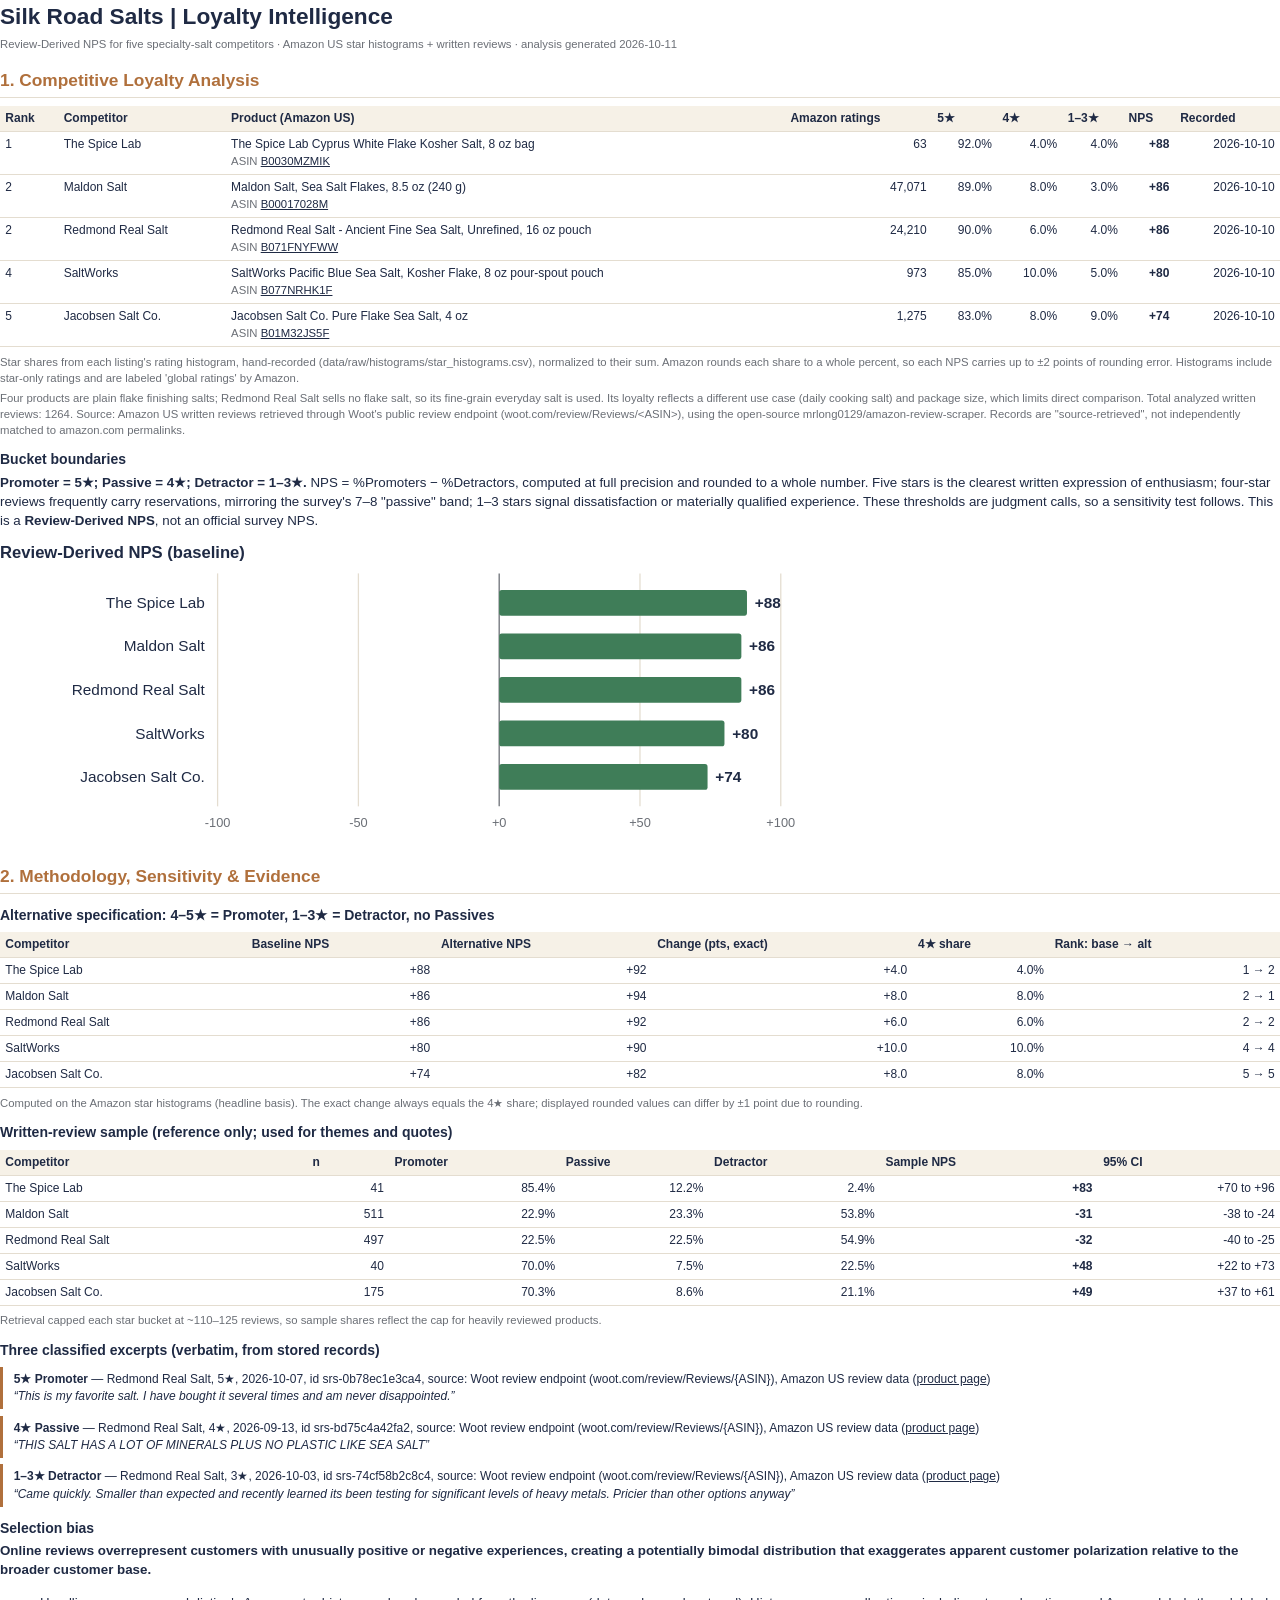
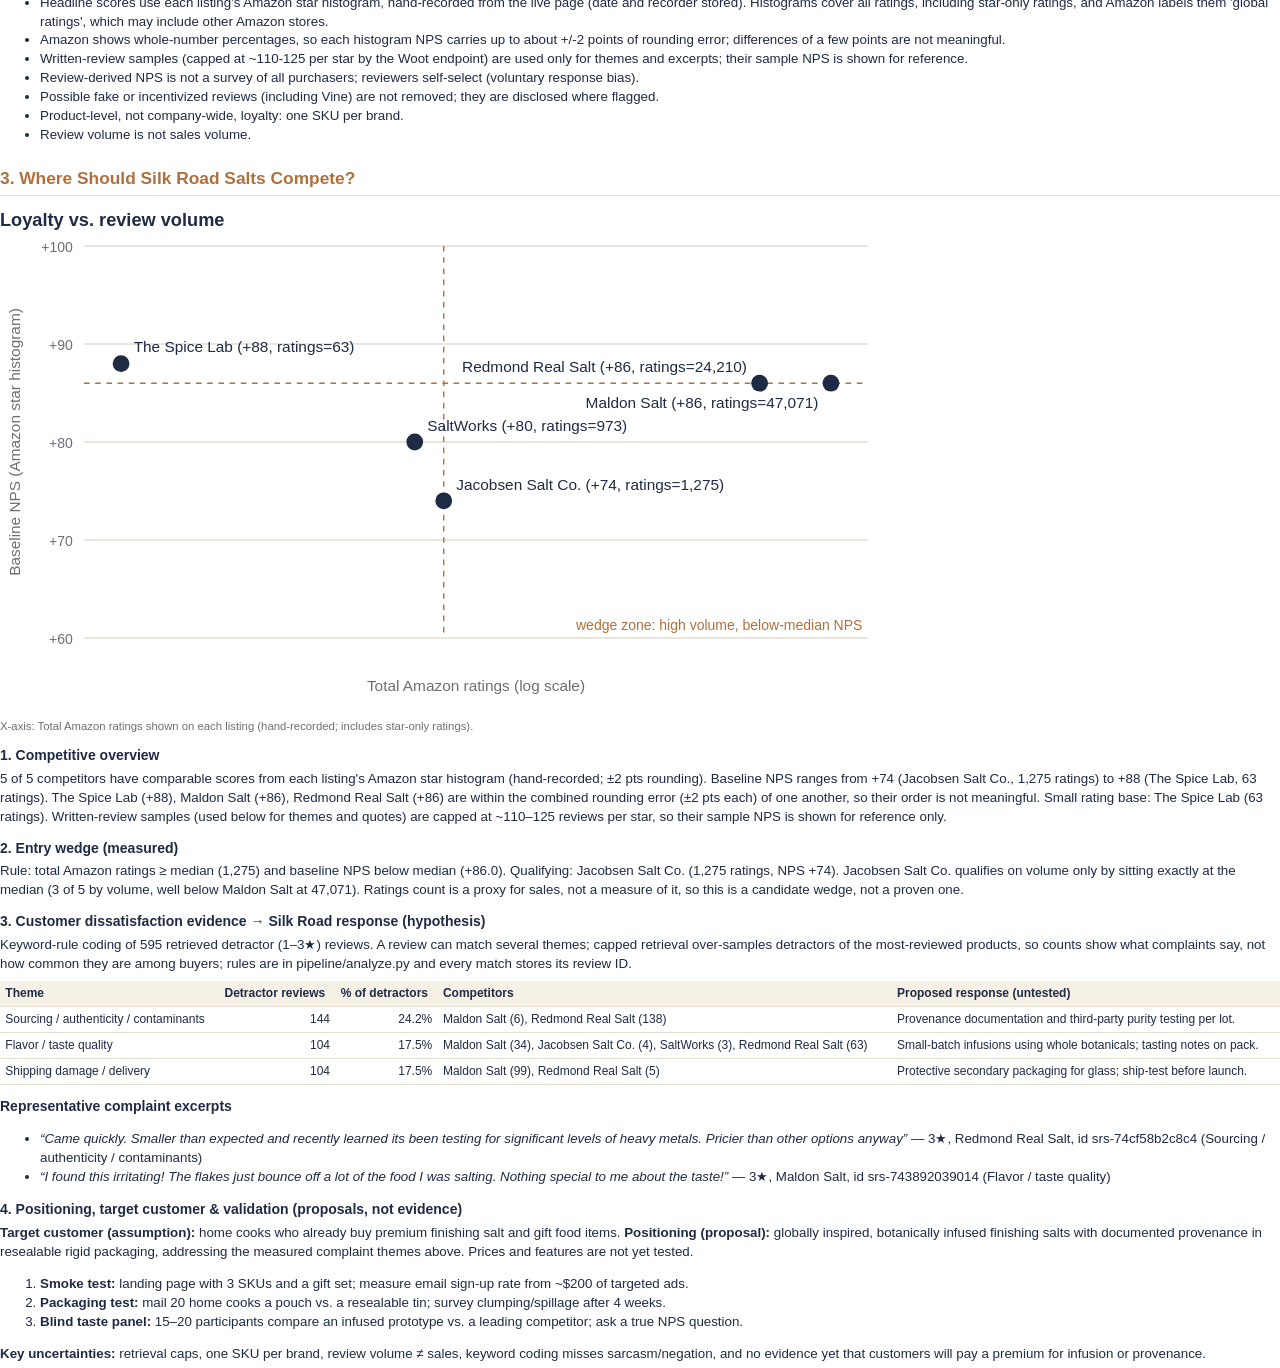
==== commit d45ebb4b: "Apply hand-recorded Amazon star histograms; histogram NPS is now the headline Rows saved through the" ====
--- a/site/report.html
+++ b/site/report.html
@@ -4,29 +4,29 @@
 h1 { font-size:17pt; margin:0 0 2pt } h2 { font-size:13pt; color:#b0703c; border-bottom:1px solid #e4ddd0; padding-bottom:3pt; margin:12pt 0 6pt }
 h3 { font-size:10.5pt; margin:9pt 0 3pt } p { margin:3pt 0 } .muted { color:#6b6f76; font-size:8.5pt }
 table { border-collapse:collapse; width:100%; font-size:9pt; margin:5pt 0 } th,td { border-bottom:1px solid #e4ddd0; padding:3pt 4pt; text-align:left; vertical-align:top }
-th { background:#f6f1e7 } tr { break-inside:avoid } td.n { text-align:right; white-space:nowrap } a { color:#1f2a44 }
+th { background:#f6f1e7 } tr, table { break-inside:avoid } td.n { text-align:right; white-space:nowrap } a { color:#1f2a44 }
 .page { break-after:page } .page:last-child { break-after:auto } .flow + section h2 { margin-top:16pt } svg { max-width:100%; height:auto } .sm svg { width:64%; } .sc svg { width:70%; }
 .quote { border-left:3px solid #b0703c; padding:3pt 8pt; margin:5pt 0; font-size:9pt; break-inside:avoid }
 .alert { background:#fbeee9; border:1px solid #a4483e; padding:6pt 8pt; margin:6pt 0; font-size:9.5pt }
 </style></head><body>
 <section class=page><h1>Silk Road Salts | Loyalty Intelligence</h1>
-<p class=muted>Review-Derived NPS for five specialty-salt competitors &middot; Amazon US written reviews &middot; analysis generated 2026-10-11</p>
+<p class=muted>Review-Derived NPS for five specialty-salt competitors &middot; Amazon US star histograms + written reviews &middot; analysis generated 2026-10-11</p>
 
 <h2>1. Competitive Loyalty Analysis</h2>
-<table><tr><th>Rank</th><th>Competitor</th><th>Product (Amazon US)</th><th>n</th><th>Promoter</th><th>Passive</th><th>Detractor</th><th>NPS</th><th>95% CI</th></tr><tr><td>1</td><td>The Spice Lab</td><td>The Spice Lab Cyprus White Flake Kosher Salt, 8 oz bag<br><span class=muted>ASIN <a href='https://www.amazon.com/dp/B0030MZMIK'>B0030MZMIK</a></span></td><td class=n>41</td><td class=n>85.4%</td><td class=n>12.2%</td><td class=n>2.4%</td><td class=n data-nps='The Spice Lab'><b>+83</b></td><td class=n>+70 to +96</td></tr><tr><td>2</td><td>Jacobsen Salt Co.</td><td>Jacobsen Salt Co. Pure Flake Sea Salt, 4 oz<br><span class=muted>ASIN <a href='https://www.amazon.com/dp/B01M32JS5F'>B01M32JS5F</a></span><br><span class=muted>5&#9733; capped: NPS is a lower bound</span></td><td class=n>175</td><td class=n>70.3%</td><td class=n>8.6%</td><td class=n>21.1%</td><td class=n data-nps='Jacobsen Salt Co.'><b>+49</b></td><td class=n>+37 to +61</td></tr><tr><td>3</td><td>SaltWorks</td><td>SaltWorks Pacific Blue Sea Salt, Kosher Flake, 8 oz pour-spout pouch<br><span class=muted>ASIN <a href='https://www.amazon.com/dp/B077NRHK1F'>B077NRHK1F</a></span></td><td class=n>40</td><td class=n>70.0%</td><td class=n>7.5%</td><td class=n>22.5%</td><td class=n data-nps='SaltWorks'><b>+48</b></td><td class=n>+22 to +73</td></tr><tr><td>–</td><td>Maldon Salt</td><td>Maldon Salt, Sea Salt Flakes, 8.5 oz (240 g)<br><span class=muted>ASIN <a href='https://www.amazon.com/dp/B00017028M'>B00017028M</a></span><br><span class=muted><b>Not ranked:</b> 5/4/3/1&#9733; capped (see &sect;3)</span></td><td class=n>511</td><td class=n>22.9%</td><td class=n>23.3%</td><td class=n>53.8%</td><td class=n data-nps='Maldon Salt'><b>-31</b></td><td class=n>-38 to -24</td></tr><tr><td>–</td><td>Redmond Real Salt</td><td>Redmond Real Salt - Ancient Fine Sea Salt, Unrefined, 16 oz pouch<br><span class=muted>ASIN <a href='https://www.amazon.com/dp/B071FNYFWW'>B071FNYFWW</a></span><br><span class=muted><b>Not ranked:</b> 5/4/1&#9733; capped (see &sect;3)</span></td><td class=n>497</td><td class=n>22.5%</td><td class=n>22.5%</td><td class=n>54.9%</td><td class=n data-nps='Redmond Real Salt'><b>-32</b></td><td class=n>-40 to -25</td></tr></table>
+<table><tr><th>Rank</th><th>Competitor</th><th>Product (Amazon US)</th><th>Amazon ratings</th><th>5&#9733;</th><th>4&#9733;</th><th>1&ndash;3&#9733;</th><th>NPS</th><th>Recorded</th></tr><tr><td>1</td><td>The Spice Lab</td><td>The Spice Lab Cyprus White Flake Kosher Salt, 8 oz bag<br><span class=muted>ASIN <a href='https://www.amazon.com/dp/B0030MZMIK'>B0030MZMIK</a></span></td><td class=n>63</td><td class=n>92.0%</td><td class=n>4.0%</td><td class=n>4.0%</td><td class=n><b>+88</b></td><td class=n>2026-10-10</td></tr><tr><td>2</td><td>Maldon Salt</td><td>Maldon Salt, Sea Salt Flakes, 8.5 oz (240 g)<br><span class=muted>ASIN <a href='https://www.amazon.com/dp/B00017028M'>B00017028M</a></span></td><td class=n>47,071</td><td class=n>89.0%</td><td class=n>8.0%</td><td class=n>3.0%</td><td class=n><b>+86</b></td><td class=n>2026-10-10</td></tr><tr><td>2</td><td>Redmond Real Salt</td><td>Redmond Real Salt - Ancient Fine Sea Salt, Unrefined, 16 oz pouch<br><span class=muted>ASIN <a href='https://www.amazon.com/dp/B071FNYFWW'>B071FNYFWW</a></span></td><td class=n>24,210</td><td class=n>90.0%</td><td class=n>6.0%</td><td class=n>4.0%</td><td class=n><b>+86</b></td><td class=n>2026-10-10</td></tr><tr><td>4</td><td>SaltWorks</td><td>SaltWorks Pacific Blue Sea Salt, Kosher Flake, 8 oz pour-spout pouch<br><span class=muted>ASIN <a href='https://www.amazon.com/dp/B077NRHK1F'>B077NRHK1F</a></span></td><td class=n>973</td><td class=n>85.0%</td><td class=n>10.0%</td><td class=n>5.0%</td><td class=n><b>+80</b></td><td class=n>2026-10-10</td></tr><tr><td>5</td><td>Jacobsen Salt Co.</td><td>Jacobsen Salt Co. Pure Flake Sea Salt, 4 oz<br><span class=muted>ASIN <a href='https://www.amazon.com/dp/B01M32JS5F'>B01M32JS5F</a></span></td><td class=n>1,275</td><td class=n>83.0%</td><td class=n>8.0%</td><td class=n>9.0%</td><td class=n><b>+74</b></td><td class=n>2026-10-10</td></tr></table><p class=muted>Star shares from each listing's rating histogram, hand-recorded (data/raw/histograms/star_histograms.csv), normalized to their sum. Amazon rounds each share to a whole percent, so each NPS carries up to &plusmn;2 points of rounding error. Histograms include star-only ratings and are labeled 'global ratings' by Amazon.</p>
 <p class=muted>Four products are plain flake finishing salts; Redmond Real Salt sells no flake salt, so its fine-grain everyday salt is used. Its loyalty reflects a different use case (daily cooking salt) and package size, which limits direct comparison. Total analyzed written reviews: 1264. Source: Amazon US written reviews retrieved through Woot's public review endpoint (woot.com/review/Reviews/&lt;ASIN&gt;), using the open-source mrlong0129/amazon-review-scraper. Records are "source-retrieved", not independently matched to amazon.com permalinks.</p>
 <h3>Bucket boundaries</h3><p><b>Promoter = 5&#9733;; Passive = 4&#9733;; Detractor = 1&ndash;3&#9733;.</b> NPS = %Promoters &minus; %Detractors, computed at full precision and rounded to a whole number. Five stars is the clearest written expression of enthusiasm; four-star reviews frequently carry reservations, mirroring the survey's 7&ndash;8 "passive" band; 1&ndash;3 stars signal dissatisfaction or materially qualified experience. These thresholds are judgment calls, so a sensitivity test follows. This is a <b>Review-Derived NPS</b>, not an official survey NPS.</p>
-<div class=sm><svg xmlns="http://www.w3.org/2000/svg" viewBox="0 0 640 190" width="640" height="190" font-family="Helvetica, Arial, sans-serif"><text x="0" y="18" font-size="13" font-weight="600" fill="#1f2a44">Review-Derived NPS (baseline)</text><line x1="170.0" x2="170.0" y1="30" y2="144" stroke="#e4ddd0" stroke-width="1"/><text x="170.0" y="160" font-size="10" text-anchor="middle" fill="#6b6f76">-100</text><line x1="280.0" x2="280.0" y1="30" y2="144" stroke="#e4ddd0" stroke-width="1"/><text x="280.0" y="160" font-size="10" text-anchor="middle" fill="#6b6f76">-50</text><line x1="390.0" x2="390.0" y1="30" y2="144" stroke="#6b6f76" stroke-width="1"/><text x="390.0" y="160" font-size="10" text-anchor="middle" fill="#6b6f76">+0</text><line x1="500.0" x2="500.0" y1="30" y2="144" stroke="#e4ddd0" stroke-width="1"/><text x="500.0" y="160" font-size="10" text-anchor="middle" fill="#6b6f76">+50</text><line x1="610.0" x2="610.0" y1="30" y2="144" stroke="#e4ddd0" stroke-width="1"/><text x="610.0" y="160" font-size="10" text-anchor="middle" fill="#6b6f76">+100</text><text x="160" y="57.0" font-size="12" text-anchor="end" fill="#1f2a44">The Spice Lab</text><rect x="390.0" y="43" width="182.60000000000002" height="20" rx="2" fill="#3f7d58"/><text x="578.6" y="57.0" font-size="12" font-weight="600" text-anchor="start" fill="#1f2a44">+83</text><text x="160" y="91.0" font-size="12" text-anchor="end" fill="#1f2a44">Jacobsen Salt Co.</text><rect x="390.0" y="77" width="107.80000000000001" height="20" rx="2" fill="#b0703c"/><text x="503.8" y="91.0" font-size="12" font-weight="600" text-anchor="start" fill="#1f2a44">+49</text><text x="160" y="125.0" font-size="12" text-anchor="end" fill="#1f2a44">SaltWorks</text><rect x="390.0" y="111" width="105.60000000000002" height="20" rx="2" fill="#b0703c"/><text x="501.6" y="125.0" font-size="12" font-weight="600" text-anchor="start" fill="#1f2a44">+48</text><text x="0" y="186" font-size="10" fill="#6b6f76">Not shown (retrieval cap set the star mix; NPS not comparable): Maldon Salt, Redmond Real Salt</text></svg></div>
+<div class=sm><svg xmlns="http://www.w3.org/2000/svg" viewBox="0 0 640 240" width="640" height="240" font-family="Helvetica, Arial, sans-serif"><text x="0" y="18" font-size="13" font-weight="600" fill="#1f2a44">Review-Derived NPS (baseline)</text><line x1="170.0" x2="170.0" y1="30" y2="212" stroke="#e4ddd0" stroke-width="1"/><text x="170.0" y="228" font-size="10" text-anchor="middle" fill="#6b6f76">-100</text><line x1="280.0" x2="280.0" y1="30" y2="212" stroke="#e4ddd0" stroke-width="1"/><text x="280.0" y="228" font-size="10" text-anchor="middle" fill="#6b6f76">-50</text><line x1="390.0" x2="390.0" y1="30" y2="212" stroke="#6b6f76" stroke-width="1"/><text x="390.0" y="228" font-size="10" text-anchor="middle" fill="#6b6f76">+0</text><line x1="500.0" x2="500.0" y1="30" y2="212" stroke="#e4ddd0" stroke-width="1"/><text x="500.0" y="228" font-size="10" text-anchor="middle" fill="#6b6f76">+50</text><line x1="610.0" x2="610.0" y1="30" y2="212" stroke="#e4ddd0" stroke-width="1"/><text x="610.0" y="228" font-size="10" text-anchor="middle" fill="#6b6f76">+100</text><text x="160" y="57.0" font-size="12" text-anchor="end" fill="#1f2a44">The Spice Lab</text><rect x="390.0" y="43" width="193.60000000000002" height="20" rx="2" fill="#3f7d58"/><text x="589.6" y="57.0" font-size="12" font-weight="600" text-anchor="start" fill="#1f2a44">+88</text><text x="160" y="91.0" font-size="12" text-anchor="end" fill="#1f2a44">Maldon Salt</text><rect x="390.0" y="77" width="189.20000000000005" height="20" rx="2" fill="#3f7d58"/><text x="585.2" y="91.0" font-size="12" font-weight="600" text-anchor="start" fill="#1f2a44">+86</text><text x="160" y="125.0" font-size="12" text-anchor="end" fill="#1f2a44">Redmond Real Salt</text><rect x="390.0" y="111" width="189.20000000000005" height="20" rx="2" fill="#3f7d58"/><text x="585.2" y="125.0" font-size="12" font-weight="600" text-anchor="start" fill="#1f2a44">+86</text><text x="160" y="159.0" font-size="12" text-anchor="end" fill="#1f2a44">SaltWorks</text><rect x="390.0" y="145" width="176.0" height="20" rx="2" fill="#3f7d58"/><text x="572.0" y="159.0" font-size="12" font-weight="600" text-anchor="start" fill="#1f2a44">+80</text><text x="160" y="193.0" font-size="12" text-anchor="end" fill="#1f2a44">Jacobsen Salt Co.</text><rect x="390.0" y="179" width="162.79999999999995" height="20" rx="2" fill="#3f7d58"/><text x="558.8" y="193.0" font-size="12" font-weight="600" text-anchor="start" fill="#1f2a44">+74</text></svg></div>
 </section>
-<section class=page><h2>2. Methodology, Sensitivity &amp; Evidence</h2>
+<section class=flow><h2>2. Methodology, Sensitivity &amp; Evidence</h2>
 <h3>Alternative specification: 4&ndash;5&#9733; = Promoter, 1&ndash;3&#9733; = Detractor, no Passives</h3>
-<table><tr><th>Competitor</th><th>Baseline NPS</th><th>Alternative NPS</th><th>Change (pts, exact)</th><th>4&#9733; share</th><th>Rank: base &rarr; alt</th></tr><tr><td>The Spice Lab</td><td class=n>+83</td><td class=n>+95</td><td class=n>+12.2</td><td class=n>12.2%</td><td class=n>1 &rarr; 1</td></tr><tr><td>Jacobsen Salt Co.</td><td class=n>+49</td><td class=n>+58</td><td class=n>+8.6</td><td class=n>8.6%</td><td class=n>2 &rarr; 2</td></tr><tr><td>SaltWorks</td><td class=n>+48</td><td class=n>+55</td><td class=n>+7.5</td><td class=n>7.5%</td><td class=n>3 &rarr; 3</td></tr><tr><td>Maldon Salt</td><td class=n>-31</td><td class=n>-8</td><td class=n>+23.3</td><td class=n>23.3%</td><td class=n>– &rarr; –</td></tr><tr><td>Redmond Real Salt</td><td class=n>-32</td><td class=n>-10</td><td class=n>+22.5</td><td class=n>22.5%</td><td class=n>– &rarr; –</td></tr></table>
-<p class=muted>Ranks are given only for comparable samples ("&ndash;" = not ranked, see section 1). The exact change always equals the 4&#9733; share; displayed rounded values can differ by &plusmn;1 point due to rounding.</p>
-
+<table><tr><th>Competitor</th><th>Baseline NPS</th><th>Alternative NPS</th><th>Change (pts, exact)</th><th>4&#9733; share</th><th>Rank: base &rarr; alt</th></tr><tr><td>The Spice Lab</td><td class=n>+88</td><td class=n>+92</td><td class=n>+4.0</td><td class=n>4.0%</td><td class=n>1 &rarr; 2</td></tr><tr><td>Maldon Salt</td><td class=n>+86</td><td class=n>+94</td><td class=n>+8.0</td><td class=n>8.0%</td><td class=n>2 &rarr; 1</td></tr><tr><td>Redmond Real Salt</td><td class=n>+86</td><td class=n>+92</td><td class=n>+6.0</td><td class=n>6.0%</td><td class=n>2 &rarr; 2</td></tr><tr><td>SaltWorks</td><td class=n>+80</td><td class=n>+90</td><td class=n>+10.0</td><td class=n>10.0%</td><td class=n>4 &rarr; 4</td></tr><tr><td>Jacobsen Salt Co.</td><td class=n>+74</td><td class=n>+82</td><td class=n>+8.0</td><td class=n>8.0%</td><td class=n>5 &rarr; 5</td></tr></table>
+<p class=muted>Computed on the Amazon star histograms (headline basis). The exact change always equals the 4&#9733; share; displayed rounded values can differ by &plusmn;1 point due to rounding.</p>
+<h3>Written-review sample (reference only; used for themes and quotes)</h3><table><tr><th>Competitor</th><th>n</th><th>Promoter</th><th>Passive</th><th>Detractor</th><th>Sample NPS</th><th>95% CI</th></tr><tr><td>The Spice Lab</td><td class=n>41</td><td class=n>85.4%</td><td class=n>12.2%</td><td class=n>2.4%</td><td class=n data-nps='The Spice Lab'><b>+83</b></td><td class=n>+70 to +96</td></tr><tr><td>Maldon Salt</td><td class=n>511</td><td class=n>22.9%</td><td class=n>23.3%</td><td class=n>53.8%</td><td class=n data-nps='Maldon Salt'><b>-31</b></td><td class=n>-38 to -24</td></tr><tr><td>Redmond Real Salt</td><td class=n>497</td><td class=n>22.5%</td><td class=n>22.5%</td><td class=n>54.9%</td><td class=n data-nps='Redmond Real Salt'><b>-32</b></td><td class=n>-40 to -25</td></tr><tr><td>SaltWorks</td><td class=n>40</td><td class=n>70.0%</td><td class=n>7.5%</td><td class=n>22.5%</td><td class=n data-nps='SaltWorks'><b>+48</b></td><td class=n>+22 to +73</td></tr><tr><td>Jacobsen Salt Co.</td><td class=n>175</td><td class=n>70.3%</td><td class=n>8.6%</td><td class=n>21.1%</td><td class=n data-nps='Jacobsen Salt Co.'><b>+49</b></td><td class=n>+37 to +61</td></tr></table><p class=muted>Retrieval capped each star bucket at ~110&ndash;125 reviews, so sample shares reflect the cap for heavily reviewed products.</p>
 <h3>Three classified excerpts (verbatim, from stored records)</h3><div class=quote><b>5&#9733; Promoter</b> &mdash; Redmond Real Salt, 5&#9733;, 2026-10-07, id srs-0b78ec1e3ca4, source: Woot review endpoint (woot.com/review/Reviews/{ASIN}), Amazon US review data (<a href='https://www.amazon.com/dp/B071FNYFWW'>product page</a>)<br><i>&ldquo;This is my favorite salt. I have bought it several times and am never disappointed.&rdquo;</i></div><div class=quote><b>4&#9733; Passive</b> &mdash; Redmond Real Salt, 4&#9733;, 2026-09-13, id srs-bd75c4a42fa2, source: Woot review endpoint (woot.com/review/Reviews/{ASIN}), Amazon US review data (<a href='https://www.amazon.com/dp/B071FNYFWW'>product page</a>)<br><i>&ldquo;THIS SALT HAS A LOT OF MINERALS PLUS NO PLASTIC LIKE SEA SALT&rdquo;</i></div><div class=quote><b>1&ndash;3&#9733; Detractor</b> &mdash; Redmond Real Salt, 3&#9733;, 2026-10-03, id srs-74cf58b2c8c4, source: Woot review endpoint (woot.com/review/Reviews/{ASIN}), Amazon US review data (<a href='https://www.amazon.com/dp/B071FNYFWW'>product page</a>)<br><i>&ldquo;Came quickly. Smaller than expected and recently learned its been testing for significant levels of heavy metals. Pricier than other options anyway&rdquo;</i></div>
-<h3>Selection bias</h3><p><b>Online reviews overrepresent customers with unusually positive or negative experiences, creating a potentially bimodal distribution that exaggerates apparent customer polarization relative to the broader customer base.</b></p><ul><li>Review-derived NPS is not a survey of all purchasers; reviewers self-select (voluntary response bias).</li><li>Possible fake or incentivized reviews (including Vine) are not removed; they are disclosed where flagged.</li><li>The Woot endpoint returns at most 100 reviews per star-filter x sort combination (about 110-125 distinct reviews per star after combining four sort orders). Where several star buckets hit that cap, the retrieved star mix is set by the cap, not by customers, so that product&#x27;s NPS is shown for transparency but is NOT ranked or used in the wedge. Where only the 5-star bucket is capped, the NPS is a lower bound. Per-product cap hits are listed in the tables; raw counts are in data/audits/collection_log.json.</li><li>Written reviews only: star-only ratings (often the large majority of Amazon ratings) are not included.</li><li>Product-level, not company-wide, loyalty: one SKU per brand.</li><li>Review volume is not sales volume.</li><li>Small differences in NPS (within the 95% intervals shown) should not be read as meaningful loyalty differences.</li><li>Maldon Salt: 5/4/3/1-star bucket(s) hit the retrieval cap, so its NPS is not comparable and is not ranked.</li><li>Jacobsen Salt Co.: 5-star bucket(s) hit the retrieval cap, so its NPS is a lower bound.</li><li>Redmond Real Salt: 5/4/1-star bucket(s) hit the retrieval cap, so its NPS is not comparable and is not ranked.</li></ul></section>
+<h3>Selection bias</h3><p><b>Online reviews overrepresent customers with unusually positive or negative experiences, creating a potentially bimodal distribution that exaggerates apparent customer polarization relative to the broader customer base.</b></p><ul><li>Headline scores use each listing&#x27;s Amazon star histogram, hand-recorded from the live page (date and recorder stored). Histograms cover all ratings, including star-only ratings, and Amazon labels them &#x27;global ratings&#x27;, which may include other Amazon stores.</li><li>Amazon shows whole-number percentages, so each histogram NPS carries up to about +/-2 points of rounding error; differences of a few points are not meaningful.</li><li>Written-review samples (capped at ~110-125 per star by the Woot endpoint) are used only for themes and excerpts; their sample NPS is shown for reference.</li><li>Review-derived NPS is not a survey of all purchasers; reviewers self-select (voluntary response bias).</li><li>Possible fake or incentivized reviews (including Vine) are not removed; they are disclosed where flagged.</li><li>Product-level, not company-wide, loyalty: one SKU per brand.</li><li>Review volume is not sales volume.</li></ul></section>
 <section class=page><h2>3. Where Should Silk Road Salts Compete?</h2>
-<div class=sc><svg xmlns="http://www.w3.org/2000/svg" viewBox="0 0 640 376" width="640" height="376" font-family="Helvetica, Arial, sans-serif"><text x="0" y="16" font-size="13" font-weight="600" fill="#1f2a44">Loyalty vs. review volume</text><line x1="60" x2="620" y1="310.0" y2="310.0" stroke="#e4ddd0"/><text x="52" y="314.0" font-size="10" text-anchor="end" fill="#6b6f76">-100</text><line x1="60" x2="620" y1="240.0" y2="240.0" stroke="#e4ddd0"/><text x="52" y="244.0" font-size="10" text-anchor="end" fill="#6b6f76">-50</text><line x1="60" x2="620" y1="170.0" y2="170.0" stroke="#e4ddd0"/><text x="52" y="174.0" font-size="10" text-anchor="end" fill="#6b6f76">+0</text><line x1="60" x2="620" y1="100.0" y2="100.0" stroke="#e4ddd0"/><text x="52" y="104.0" font-size="10" text-anchor="end" fill="#6b6f76">+50</text><line x1="60" x2="620" y1="30.0" y2="30.0" stroke="#e4ddd0"/><text x="52" y="34.0" font-size="10" text-anchor="end" fill="#6b6f76">+100</text><line x1="174.08695652173915" x2="174.08695652173915" y1="30" y2="310" stroke="#b0703c" stroke-dasharray="4 4"/><line x1="60" x2="620" y1="101.2" y2="101.2" stroke="#b0703c" stroke-dasharray="4 4"/><text x="616" y="304" font-size="10" text-anchor="end" fill="#b0703c">wedge zone: high volume, below-median NPS</text><circle cx="174.08695652173915" cy="53.8" r="6" fill="#1f2a44"/><text x="183.08695652173915" y="45.8" font-size="11" text-anchor="start" fill="#1f2a44">The Spice Lab (+83, n=41)</text><circle cx="546.9565217391305" cy="101.4" r="6" fill="#1f2a44"/><text x="537.9565217391305" y="93.4" font-size="11" text-anchor="end" fill="#1f2a44">Jacobsen Salt Co. (+49, n=175)</text><circle cx="171.30434782608697" cy="102.8" r="6" fill="#1f2a44"/><text x="180.30434782608697" y="94.8" font-size="11" text-anchor="start" fill="#1f2a44">SaltWorks (+48, n=40)</text><text x="0" y="372" font-size="10" fill="#6b6f76">Not plotted (capped samples, NPS not comparable): Maldon Salt, Redmond Real Salt</text><text x="340.0" y="348" font-size="11" text-anchor="middle" fill="#6b6f76">Written reviews retrieved &amp; scored (not total Amazon ratings)</text><text x="14" y="170.0" font-size="11" text-anchor="middle" fill="#6b6f76" transform="rotate(-90 14 170.0)">Baseline review-derived NPS</text></svg></div>
-<p class=muted>X-axis: Distinct written reviews retrieved and scored (NOT total Amazon ratings; marketplace totals could not be retrieved).</p>
-<h3>1. Competitive overview</h3><p>3 of 5 competitors have comparable scores. Baseline NPS ranges from +48 (SaltWorks, n=40) to +83 (The Spice Lab, n=41). Below the 50-review target: The Spice Lab (n=41); SaltWorks (n=40) (no comparable alternative ASIN found). Lower bound only (5&#9733; bucket capped): Jacobsen Salt Co. (+49).</p><p><b>Not comparable:</b> Maldon Salt (sample NPS -31, n=511; capped buckets: 5/4/3/1&#9733;); Redmond Real Salt (sample NPS -32, n=497; capped buckets: 5/4/1&#9733;). The endpoint returns at most ~110&ndash;125 distinct reviews per star bucket, so for these heavily reviewed products the retrieved star mix is set by the cap, not by customers. Their sample scores are an artifact of retrieval and say nothing about loyalty; they are excluded from ranks and from the wedge test.</p><h3>2. Entry wedge</h3><p><b>No high-volume / low-loyalty wedge can be shown from this data.</b> Among the comparable products, none with at-or-above-median retrieved volume has below-median NPS. Maldon Salt, Redmond Real Salt could not be tested because of capped samples. The entry case therefore rests on the dissatisfaction themes below, not on a measured weak incumbent.</p><h3>3. Customer dissatisfaction evidence &rarr; Silk Road response (hypothesis)</h3><p>Keyword-rule coding of 595 retrieved detractor (1&ndash;3&#9733;) reviews. A review can match several themes; capped retrieval over-samples detractors of the most-reviewed products, so counts show what complaints say, not how common they are among buyers; rules are in pipeline/analyze.py and every match stores its review ID.</p><table><tr><th>Theme</th><th>Detractor reviews</th><th>% of detractors</th><th>Competitors</th><th>Proposed response (untested)</th></tr><tr><td>Sourcing / authenticity / contaminants</td><td class=n>144</td><td class=n>24.2%</td><td>Maldon Salt (6), Redmond Real Salt (138)</td><td>Provenance documentation and third-party purity testing per lot.</td></tr><tr><td>Flavor / taste quality</td><td class=n>104</td><td class=n>17.5%</td><td>Maldon Salt (34), Jacobsen Salt Co. (4), SaltWorks (3), Redmond Real Salt (63)</td><td>Small-batch infusions using whole botanicals; tasting notes on pack.</td></tr><tr><td>Shipping damage / delivery</td><td class=n>104</td><td class=n>17.5%</td><td>Maldon Salt (99), Redmond Real Salt (5)</td><td>Protective secondary packaging for glass; ship-test before launch.</td></tr></table><h3>Representative complaint excerpts</h3><ul><li><i>&ldquo;Came quickly. Smaller than expected and recently learned its been testing for significant levels of heavy metals. Pricier than other options anyway&rdquo;</i> &mdash; 3&#9733;, Redmond Real Salt, id srs-74cf58b2c8c4 (Sourcing / authenticity / contaminants)</li><li><i>&ldquo;I found this irritating! The flakes just bounce off a lot of the food I was salting. Nothing special to me about the taste!&rdquo;</i> &mdash; 3&#9733;, Maldon Salt, id srs-743892039014 (Flavor / taste quality)</li></ul><h3>4. Positioning, target customer &amp; validation (proposals, not evidence)</h3><p><b>Target customer (assumption):</b> home cooks who already buy premium finishing salt and gift food items. <b>Positioning (proposal):</b> globally inspired, botanically infused finishing salts with documented provenance in resealable rigid packaging, addressing the measured complaint themes above. Prices and features are not yet tested.</p><ol><li><b>Smoke test:</b> landing page with 3 SKUs and a gift set; measure email sign-up rate from ~$200 of targeted ads.</li><li><b>Packaging test:</b> mail 20 home cooks a pouch vs. a resealable tin; survey clumping/spillage after 4 weeks.</li><li><b>Blind taste panel:</b> 15&ndash;20 participants compare an infused prototype vs. a leading competitor; ask a true NPS question.</li></ol><p><b>Key uncertainties:</b> retrieval caps, one SKU per brand, review volume &ne; sales, keyword coding misses sarcasm/negation, and no evidence yet that customers will pay a premium for infusion or provenance.</p></section>
+<div class=sc><svg xmlns="http://www.w3.org/2000/svg" viewBox="0 0 640 360" width="640" height="360" font-family="Helvetica, Arial, sans-serif"><text x="0" y="16" font-size="13" font-weight="600" fill="#1f2a44">Loyalty vs. review volume</text><line x1="60" x2="620" y1="310.0" y2="310.0" stroke="#e4ddd0"/><text x="52" y="314.0" font-size="10" text-anchor="end" fill="#6b6f76">+60</text><line x1="60" x2="620" y1="240.0" y2="240.0" stroke="#e4ddd0"/><text x="52" y="244.0" font-size="10" text-anchor="end" fill="#6b6f76">+70</text><line x1="60" x2="620" y1="170.0" y2="170.0" stroke="#e4ddd0"/><text x="52" y="174.0" font-size="10" text-anchor="end" fill="#6b6f76">+80</text><line x1="60" x2="620" y1="100.0" y2="100.0" stroke="#e4ddd0"/><text x="52" y="104.0" font-size="10" text-anchor="end" fill="#6b6f76">+90</text><line x1="60" x2="620" y1="30.0" y2="30.0" stroke="#e4ddd0"/><text x="52" y="34.0" font-size="10" text-anchor="end" fill="#6b6f76">+100</text><line x1="316.9646711017962" x2="316.9646711017962" y1="30" y2="310" stroke="#b0703c" stroke-dasharray="4 4"/><line x1="60" x2="620" y1="128.0" y2="128.0" stroke="#b0703c" stroke-dasharray="4 4"/><text x="616" y="304" font-size="10" text-anchor="end" fill="#b0703c">wedge zone: high volume, below-median NPS</text><circle cx="86.46992474671025" cy="114.0" r="6" fill="#1f2a44"/><text x="95.46992474671025" y="106.0" font-size="11" text-anchor="start" fill="#1f2a44">The Spice Lab (+88, ratings=63)</text><circle cx="296.2480119389859" cy="170.0" r="6" fill="#1f2a44"/><text x="305.2480119389859" y="162.0" font-size="11" text-anchor="start" fill="#1f2a44">SaltWorks (+80, ratings=973)</text><circle cx="316.9646711017962" cy="212.0" r="6" fill="#1f2a44"/><text x="325.9646711017962" y="204.0" font-size="11" text-anchor="start" fill="#1f2a44">Jacobsen Salt Co. (+74, ratings=1,275)</text><circle cx="542.5739462717235" cy="128.0" r="6" fill="#1f2a44"/><text x="533.5739462717235" y="120.0" font-size="11" text-anchor="end" fill="#1f2a44">Redmond Real Salt (+86, ratings=24,210)</text><circle cx="593.5300752532896" cy="128.0" r="6" fill="#1f2a44"/><text x="584.5300752532896" y="146.0" font-size="11" text-anchor="end" fill="#1f2a44">Maldon Salt (+86, ratings=47,071)</text><text x="340.0" y="348" font-size="11" text-anchor="middle" fill="#6b6f76">Total Amazon ratings (log scale)</text><text x="14" y="170.0" font-size="11" text-anchor="middle" fill="#6b6f76" transform="rotate(-90 14 170.0)">Baseline NPS (Amazon star histogram)</text></svg></div>
+<p class=muted>X-axis: Total Amazon ratings shown on each listing (hand-recorded; includes star-only ratings).</p>
+<h3>1. Competitive overview</h3><p>5 of 5 competitors have comparable scores from each listing's Amazon star histogram (hand-recorded; &plusmn;2 pts rounding). Baseline NPS ranges from +74 (Jacobsen Salt Co., 1,275 ratings) to +88 (The Spice Lab, 63 ratings). The Spice Lab (+88), Maldon Salt (+86), Redmond Real Salt (+86) are within the combined rounding error (&plusmn;2 pts each) of one another, so their order is not meaningful. Small rating base: The Spice Lab (63 ratings). Written-review samples (used below for themes and quotes) are capped at ~110&ndash;125 reviews per star, so their sample NPS is shown for reference only.</p><h3>2. Entry wedge (measured)</h3><p>Rule: total Amazon ratings &ge; median (1,275) and baseline NPS below median (+86.0). Qualifying: Jacobsen Salt Co. (1,275 ratings, NPS +74). Jacobsen Salt Co. qualifies on volume only by sitting exactly at the median (3 of 5 by volume, well below Maldon Salt at 47,071). Ratings count is a proxy for sales, not a measure of it, so this is a candidate wedge, not a proven one.</p><h3>3. Customer dissatisfaction evidence &rarr; Silk Road response (hypothesis)</h3><p>Keyword-rule coding of 595 retrieved detractor (1&ndash;3&#9733;) reviews. A review can match several themes; capped retrieval over-samples detractors of the most-reviewed products, so counts show what complaints say, not how common they are among buyers; rules are in pipeline/analyze.py and every match stores its review ID.</p><table><tr><th>Theme</th><th>Detractor reviews</th><th>% of detractors</th><th>Competitors</th><th>Proposed response (untested)</th></tr><tr><td>Sourcing / authenticity / contaminants</td><td class=n>144</td><td class=n>24.2%</td><td>Maldon Salt (6), Redmond Real Salt (138)</td><td>Provenance documentation and third-party purity testing per lot.</td></tr><tr><td>Flavor / taste quality</td><td class=n>104</td><td class=n>17.5%</td><td>Maldon Salt (34), Jacobsen Salt Co. (4), SaltWorks (3), Redmond Real Salt (63)</td><td>Small-batch infusions using whole botanicals; tasting notes on pack.</td></tr><tr><td>Shipping damage / delivery</td><td class=n>104</td><td class=n>17.5%</td><td>Maldon Salt (99), Redmond Real Salt (5)</td><td>Protective secondary packaging for glass; ship-test before launch.</td></tr></table><h3>Representative complaint excerpts</h3><ul><li><i>&ldquo;Came quickly. Smaller than expected and recently learned its been testing for significant levels of heavy metals. Pricier than other options anyway&rdquo;</i> &mdash; 3&#9733;, Redmond Real Salt, id srs-74cf58b2c8c4 (Sourcing / authenticity / contaminants)</li><li><i>&ldquo;I found this irritating! The flakes just bounce off a lot of the food I was salting. Nothing special to me about the taste!&rdquo;</i> &mdash; 3&#9733;, Maldon Salt, id srs-743892039014 (Flavor / taste quality)</li></ul><h3>4. Positioning, target customer &amp; validation (proposals, not evidence)</h3><p><b>Target customer (assumption):</b> home cooks who already buy premium finishing salt and gift food items. <b>Positioning (proposal):</b> globally inspired, botanically infused finishing salts with documented provenance in resealable rigid packaging, addressing the measured complaint themes above. Prices and features are not yet tested.</p><ol><li><b>Smoke test:</b> landing page with 3 SKUs and a gift set; measure email sign-up rate from ~$200 of targeted ads.</li><li><b>Packaging test:</b> mail 20 home cooks a pouch vs. a resealable tin; survey clumping/spillage after 4 weeks.</li><li><b>Blind taste panel:</b> 15&ndash;20 participants compare an infused prototype vs. a leading competitor; ask a true NPS question.</li></ol><p><b>Key uncertainties:</b> retrieval caps, one SKU per brand, review volume &ne; sales, keyword coding misses sarcasm/negation, and no evidence yet that customers will pay a premium for infusion or provenance.</p></section>
 </body></html>
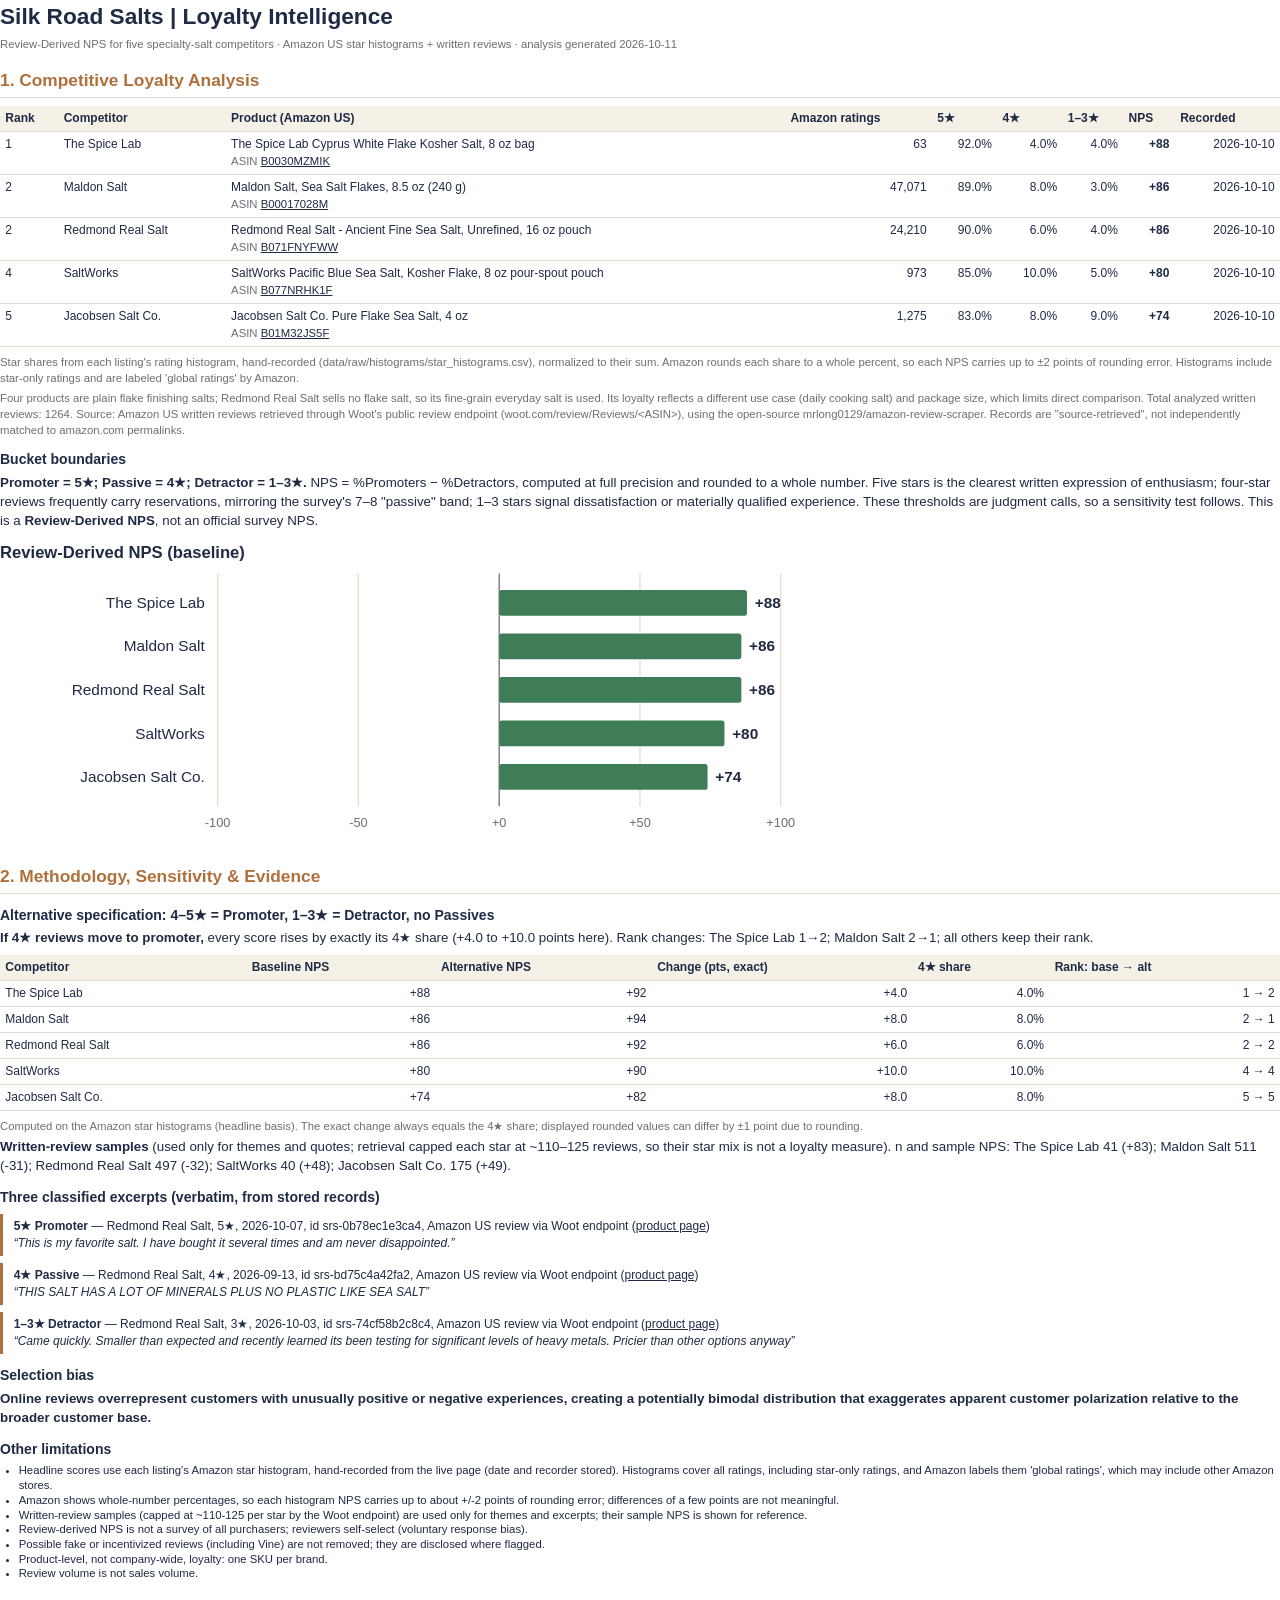
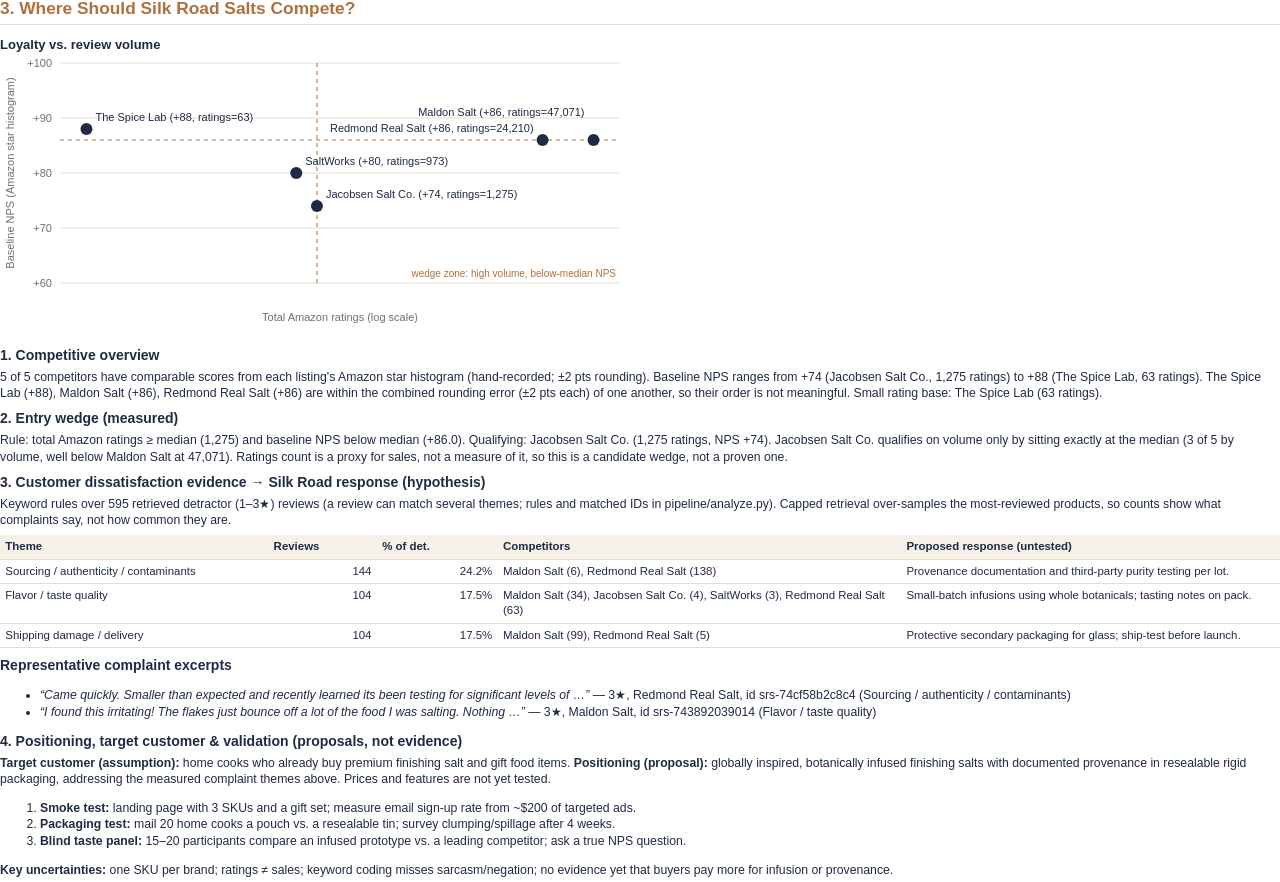
==== commit 5286d516: "PDF: one-page track analysis, 4-star sensitivity sentence, compact methods page Co-Authored-By: Clau" ====
--- a/site/report.html
+++ b/site/report.html
@@ -5,7 +5,7 @@
 h3 { font-size:10.5pt; margin:9pt 0 3pt } p { margin:3pt 0 } .muted { color:#6b6f76; font-size:8.5pt }
 table { border-collapse:collapse; width:100%; font-size:9pt; margin:5pt 0 } th,td { border-bottom:1px solid #e4ddd0; padding:3pt 4pt; text-align:left; vertical-align:top }
 th { background:#f6f1e7 } tr, table { break-inside:avoid } td.n { text-align:right; white-space:nowrap } a { color:#1f2a44 }
-.page { break-after:page } .page:last-child { break-after:auto } .flow + section h2 { margin-top:16pt } svg { max-width:100%; height:auto } .sm svg { width:64%; } .sc svg { width:70%; }
+.page { break-after:page } .page:last-child { break-after:auto } ul.lim { font-size:8.5pt; line-height:1.3; margin:2pt 0; padding-left:14pt } th { white-space:nowrap } svg { max-width:100%; height:auto } .sm svg { width:64%; } .sc svg { width:50%; } .track { font-size:9.2pt; line-height:1.34 } .track table { font-size:8.6pt } .track h3 { margin:6pt 0 2pt } table.themes { table-layout:fixed } table.themes th { white-space:normal }
 .quote { border-left:3px solid #b0703c; padding:3pt 8pt; margin:5pt 0; font-size:9pt; break-inside:avoid }
 .alert { background:#fbeee9; border:1px solid #a4483e; padding:6pt 8pt; margin:6pt 0; font-size:9.5pt }
 </style></head><body>
@@ -18,15 +18,14 @@
 <h3>Bucket boundaries</h3><p><b>Promoter = 5&#9733;; Passive = 4&#9733;; Detractor = 1&ndash;3&#9733;.</b> NPS = %Promoters &minus; %Detractors, computed at full precision and rounded to a whole number. Five stars is the clearest written expression of enthusiasm; four-star reviews frequently carry reservations, mirroring the survey's 7&ndash;8 "passive" band; 1&ndash;3 stars signal dissatisfaction or materially qualified experience. These thresholds are judgment calls, so a sensitivity test follows. This is a <b>Review-Derived NPS</b>, not an official survey NPS.</p>
 <div class=sm><svg xmlns="http://www.w3.org/2000/svg" viewBox="0 0 640 240" width="640" height="240" font-family="Helvetica, Arial, sans-serif"><text x="0" y="18" font-size="13" font-weight="600" fill="#1f2a44">Review-Derived NPS (baseline)</text><line x1="170.0" x2="170.0" y1="30" y2="212" stroke="#e4ddd0" stroke-width="1"/><text x="170.0" y="228" font-size="10" text-anchor="middle" fill="#6b6f76">-100</text><line x1="280.0" x2="280.0" y1="30" y2="212" stroke="#e4ddd0" stroke-width="1"/><text x="280.0" y="228" font-size="10" text-anchor="middle" fill="#6b6f76">-50</text><line x1="390.0" x2="390.0" y1="30" y2="212" stroke="#6b6f76" stroke-width="1"/><text x="390.0" y="228" font-size="10" text-anchor="middle" fill="#6b6f76">+0</text><line x1="500.0" x2="500.0" y1="30" y2="212" stroke="#e4ddd0" stroke-width="1"/><text x="500.0" y="228" font-size="10" text-anchor="middle" fill="#6b6f76">+50</text><line x1="610.0" x2="610.0" y1="30" y2="212" stroke="#e4ddd0" stroke-width="1"/><text x="610.0" y="228" font-size="10" text-anchor="middle" fill="#6b6f76">+100</text><text x="160" y="57.0" font-size="12" text-anchor="end" fill="#1f2a44">The Spice Lab</text><rect x="390.0" y="43" width="193.60000000000002" height="20" rx="2" fill="#3f7d58"/><text x="589.6" y="57.0" font-size="12" font-weight="600" text-anchor="start" fill="#1f2a44">+88</text><text x="160" y="91.0" font-size="12" text-anchor="end" fill="#1f2a44">Maldon Salt</text><rect x="390.0" y="77" width="189.20000000000005" height="20" rx="2" fill="#3f7d58"/><text x="585.2" y="91.0" font-size="12" font-weight="600" text-anchor="start" fill="#1f2a44">+86</text><text x="160" y="125.0" font-size="12" text-anchor="end" fill="#1f2a44">Redmond Real Salt</text><rect x="390.0" y="111" width="189.20000000000005" height="20" rx="2" fill="#3f7d58"/><text x="585.2" y="125.0" font-size="12" font-weight="600" text-anchor="start" fill="#1f2a44">+86</text><text x="160" y="159.0" font-size="12" text-anchor="end" fill="#1f2a44">SaltWorks</text><rect x="390.0" y="145" width="176.0" height="20" rx="2" fill="#3f7d58"/><text x="572.0" y="159.0" font-size="12" font-weight="600" text-anchor="start" fill="#1f2a44">+80</text><text x="160" y="193.0" font-size="12" text-anchor="end" fill="#1f2a44">Jacobsen Salt Co.</text><rect x="390.0" y="179" width="162.79999999999995" height="20" rx="2" fill="#3f7d58"/><text x="558.8" y="193.0" font-size="12" font-weight="600" text-anchor="start" fill="#1f2a44">+74</text></svg></div>
 </section>
-<section class=flow><h2>2. Methodology, Sensitivity &amp; Evidence</h2>
+<section class=page><h2>2. Methodology, Sensitivity &amp; Evidence</h2>
 <h3>Alternative specification: 4&ndash;5&#9733; = Promoter, 1&ndash;3&#9733; = Detractor, no Passives</h3>
-<table><tr><th>Competitor</th><th>Baseline NPS</th><th>Alternative NPS</th><th>Change (pts, exact)</th><th>4&#9733; share</th><th>Rank: base &rarr; alt</th></tr><tr><td>The Spice Lab</td><td class=n>+88</td><td class=n>+92</td><td class=n>+4.0</td><td class=n>4.0%</td><td class=n>1 &rarr; 2</td></tr><tr><td>Maldon Salt</td><td class=n>+86</td><td class=n>+94</td><td class=n>+8.0</td><td class=n>8.0%</td><td class=n>2 &rarr; 1</td></tr><tr><td>Redmond Real Salt</td><td class=n>+86</td><td class=n>+92</td><td class=n>+6.0</td><td class=n>6.0%</td><td class=n>2 &rarr; 2</td></tr><tr><td>SaltWorks</td><td class=n>+80</td><td class=n>+90</td><td class=n>+10.0</td><td class=n>10.0%</td><td class=n>4 &rarr; 4</td></tr><tr><td>Jacobsen Salt Co.</td><td class=n>+74</td><td class=n>+82</td><td class=n>+8.0</td><td class=n>8.0%</td><td class=n>5 &rarr; 5</td></tr></table>
+<p><b>If 4&#9733; reviews move to promoter,</b> every score rises by exactly its 4&#9733; share (+4.0 to +10.0 points here). Rank changes: The Spice Lab 1&rarr;2; Maldon Salt 2&rarr;1; all others keep their rank.</p><table><tr><th>Competitor</th><th>Baseline NPS</th><th>Alternative NPS</th><th>Change (pts, exact)</th><th>4&#9733; share</th><th>Rank: base &rarr; alt</th></tr><tr><td>The Spice Lab</td><td class=n>+88</td><td class=n>+92</td><td class=n>+4.0</td><td class=n>4.0%</td><td class=n>1 &rarr; 2</td></tr><tr><td>Maldon Salt</td><td class=n>+86</td><td class=n>+94</td><td class=n>+8.0</td><td class=n>8.0%</td><td class=n>2 &rarr; 1</td></tr><tr><td>Redmond Real Salt</td><td class=n>+86</td><td class=n>+92</td><td class=n>+6.0</td><td class=n>6.0%</td><td class=n>2 &rarr; 2</td></tr><tr><td>SaltWorks</td><td class=n>+80</td><td class=n>+90</td><td class=n>+10.0</td><td class=n>10.0%</td><td class=n>4 &rarr; 4</td></tr><tr><td>Jacobsen Salt Co.</td><td class=n>+74</td><td class=n>+82</td><td class=n>+8.0</td><td class=n>8.0%</td><td class=n>5 &rarr; 5</td></tr></table>
 <p class=muted>Computed on the Amazon star histograms (headline basis). The exact change always equals the 4&#9733; share; displayed rounded values can differ by &plusmn;1 point due to rounding.</p>
-<h3>Written-review sample (reference only; used for themes and quotes)</h3><table><tr><th>Competitor</th><th>n</th><th>Promoter</th><th>Passive</th><th>Detractor</th><th>Sample NPS</th><th>95% CI</th></tr><tr><td>The Spice Lab</td><td class=n>41</td><td class=n>85.4%</td><td class=n>12.2%</td><td class=n>2.4%</td><td class=n data-nps='The Spice Lab'><b>+83</b></td><td class=n>+70 to +96</td></tr><tr><td>Maldon Salt</td><td class=n>511</td><td class=n>22.9%</td><td class=n>23.3%</td><td class=n>53.8%</td><td class=n data-nps='Maldon Salt'><b>-31</b></td><td class=n>-38 to -24</td></tr><tr><td>Redmond Real Salt</td><td class=n>497</td><td class=n>22.5%</td><td class=n>22.5%</td><td class=n>54.9%</td><td class=n data-nps='Redmond Real Salt'><b>-32</b></td><td class=n>-40 to -25</td></tr><tr><td>SaltWorks</td><td class=n>40</td><td class=n>70.0%</td><td class=n>7.5%</td><td class=n>22.5%</td><td class=n data-nps='SaltWorks'><b>+48</b></td><td class=n>+22 to +73</td></tr><tr><td>Jacobsen Salt Co.</td><td class=n>175</td><td class=n>70.3%</td><td class=n>8.6%</td><td class=n>21.1%</td><td class=n data-nps='Jacobsen Salt Co.'><b>+49</b></td><td class=n>+37 to +61</td></tr></table><p class=muted>Retrieval capped each star bucket at ~110&ndash;125 reviews, so sample shares reflect the cap for heavily reviewed products.</p>
-<h3>Three classified excerpts (verbatim, from stored records)</h3><div class=quote><b>5&#9733; Promoter</b> &mdash; Redmond Real Salt, 5&#9733;, 2026-10-07, id srs-0b78ec1e3ca4, source: Woot review endpoint (woot.com/review/Reviews/{ASIN}), Amazon US review data (<a href='https://www.amazon.com/dp/B071FNYFWW'>product page</a>)<br><i>&ldquo;This is my favorite salt. I have bought it several times and am never disappointed.&rdquo;</i></div><div class=quote><b>4&#9733; Passive</b> &mdash; Redmond Real Salt, 4&#9733;, 2026-09-13, id srs-bd75c4a42fa2, source: Woot review endpoint (woot.com/review/Reviews/{ASIN}), Amazon US review data (<a href='https://www.amazon.com/dp/B071FNYFWW'>product page</a>)<br><i>&ldquo;THIS SALT HAS A LOT OF MINERALS PLUS NO PLASTIC LIKE SEA SALT&rdquo;</i></div><div class=quote><b>1&ndash;3&#9733; Detractor</b> &mdash; Redmond Real Salt, 3&#9733;, 2026-10-03, id srs-74cf58b2c8c4, source: Woot review endpoint (woot.com/review/Reviews/{ASIN}), Amazon US review data (<a href='https://www.amazon.com/dp/B071FNYFWW'>product page</a>)<br><i>&ldquo;Came quickly. Smaller than expected and recently learned its been testing for significant levels of heavy metals. Pricier than other options anyway&rdquo;</i></div>
-<h3>Selection bias</h3><p><b>Online reviews overrepresent customers with unusually positive or negative experiences, creating a potentially bimodal distribution that exaggerates apparent customer polarization relative to the broader customer base.</b></p><ul><li>Headline scores use each listing&#x27;s Amazon star histogram, hand-recorded from the live page (date and recorder stored). Histograms cover all ratings, including star-only ratings, and Amazon labels them &#x27;global ratings&#x27;, which may include other Amazon stores.</li><li>Amazon shows whole-number percentages, so each histogram NPS carries up to about +/-2 points of rounding error; differences of a few points are not meaningful.</li><li>Written-review samples (capped at ~110-125 per star by the Woot endpoint) are used only for themes and excerpts; their sample NPS is shown for reference.</li><li>Review-derived NPS is not a survey of all purchasers; reviewers self-select (voluntary response bias).</li><li>Possible fake or incentivized reviews (including Vine) are not removed; they are disclosed where flagged.</li><li>Product-level, not company-wide, loyalty: one SKU per brand.</li><li>Review volume is not sales volume.</li></ul></section>
-<section class=page><h2>3. Where Should Silk Road Salts Compete?</h2>
-<div class=sc><svg xmlns="http://www.w3.org/2000/svg" viewBox="0 0 640 360" width="640" height="360" font-family="Helvetica, Arial, sans-serif"><text x="0" y="16" font-size="13" font-weight="600" fill="#1f2a44">Loyalty vs. review volume</text><line x1="60" x2="620" y1="310.0" y2="310.0" stroke="#e4ddd0"/><text x="52" y="314.0" font-size="10" text-anchor="end" fill="#6b6f76">+60</text><line x1="60" x2="620" y1="240.0" y2="240.0" stroke="#e4ddd0"/><text x="52" y="244.0" font-size="10" text-anchor="end" fill="#6b6f76">+70</text><line x1="60" x2="620" y1="170.0" y2="170.0" stroke="#e4ddd0"/><text x="52" y="174.0" font-size="10" text-anchor="end" fill="#6b6f76">+80</text><line x1="60" x2="620" y1="100.0" y2="100.0" stroke="#e4ddd0"/><text x="52" y="104.0" font-size="10" text-anchor="end" fill="#6b6f76">+90</text><line x1="60" x2="620" y1="30.0" y2="30.0" stroke="#e4ddd0"/><text x="52" y="34.0" font-size="10" text-anchor="end" fill="#6b6f76">+100</text><line x1="316.9646711017962" x2="316.9646711017962" y1="30" y2="310" stroke="#b0703c" stroke-dasharray="4 4"/><line x1="60" x2="620" y1="128.0" y2="128.0" stroke="#b0703c" stroke-dasharray="4 4"/><text x="616" y="304" font-size="10" text-anchor="end" fill="#b0703c">wedge zone: high volume, below-median NPS</text><circle cx="86.46992474671025" cy="114.0" r="6" fill="#1f2a44"/><text x="95.46992474671025" y="106.0" font-size="11" text-anchor="start" fill="#1f2a44">The Spice Lab (+88, ratings=63)</text><circle cx="296.2480119389859" cy="170.0" r="6" fill="#1f2a44"/><text x="305.2480119389859" y="162.0" font-size="11" text-anchor="start" fill="#1f2a44">SaltWorks (+80, ratings=973)</text><circle cx="316.9646711017962" cy="212.0" r="6" fill="#1f2a44"/><text x="325.9646711017962" y="204.0" font-size="11" text-anchor="start" fill="#1f2a44">Jacobsen Salt Co. (+74, ratings=1,275)</text><circle cx="542.5739462717235" cy="128.0" r="6" fill="#1f2a44"/><text x="533.5739462717235" y="120.0" font-size="11" text-anchor="end" fill="#1f2a44">Redmond Real Salt (+86, ratings=24,210)</text><circle cx="593.5300752532896" cy="128.0" r="6" fill="#1f2a44"/><text x="584.5300752532896" y="146.0" font-size="11" text-anchor="end" fill="#1f2a44">Maldon Salt (+86, ratings=47,071)</text><text x="340.0" y="348" font-size="11" text-anchor="middle" fill="#6b6f76">Total Amazon ratings (log scale)</text><text x="14" y="170.0" font-size="11" text-anchor="middle" fill="#6b6f76" transform="rotate(-90 14 170.0)">Baseline NPS (Amazon star histogram)</text></svg></div>
-<p class=muted>X-axis: Total Amazon ratings shown on each listing (hand-recorded; includes star-only ratings).</p>
-<h3>1. Competitive overview</h3><p>5 of 5 competitors have comparable scores from each listing's Amazon star histogram (hand-recorded; &plusmn;2 pts rounding). Baseline NPS ranges from +74 (Jacobsen Salt Co., 1,275 ratings) to +88 (The Spice Lab, 63 ratings). The Spice Lab (+88), Maldon Salt (+86), Redmond Real Salt (+86) are within the combined rounding error (&plusmn;2 pts each) of one another, so their order is not meaningful. Small rating base: The Spice Lab (63 ratings). Written-review samples (used below for themes and quotes) are capped at ~110&ndash;125 reviews per star, so their sample NPS is shown for reference only.</p><h3>2. Entry wedge (measured)</h3><p>Rule: total Amazon ratings &ge; median (1,275) and baseline NPS below median (+86.0). Qualifying: Jacobsen Salt Co. (1,275 ratings, NPS +74). Jacobsen Salt Co. qualifies on volume only by sitting exactly at the median (3 of 5 by volume, well below Maldon Salt at 47,071). Ratings count is a proxy for sales, not a measure of it, so this is a candidate wedge, not a proven one.</p><h3>3. Customer dissatisfaction evidence &rarr; Silk Road response (hypothesis)</h3><p>Keyword-rule coding of 595 retrieved detractor (1&ndash;3&#9733;) reviews. A review can match several themes; capped retrieval over-samples detractors of the most-reviewed products, so counts show what complaints say, not how common they are among buyers; rules are in pipeline/analyze.py and every match stores its review ID.</p><table><tr><th>Theme</th><th>Detractor reviews</th><th>% of detractors</th><th>Competitors</th><th>Proposed response (untested)</th></tr><tr><td>Sourcing / authenticity / contaminants</td><td class=n>144</td><td class=n>24.2%</td><td>Maldon Salt (6), Redmond Real Salt (138)</td><td>Provenance documentation and third-party purity testing per lot.</td></tr><tr><td>Flavor / taste quality</td><td class=n>104</td><td class=n>17.5%</td><td>Maldon Salt (34), Jacobsen Salt Co. (4), SaltWorks (3), Redmond Real Salt (63)</td><td>Small-batch infusions using whole botanicals; tasting notes on pack.</td></tr><tr><td>Shipping damage / delivery</td><td class=n>104</td><td class=n>17.5%</td><td>Maldon Salt (99), Redmond Real Salt (5)</td><td>Protective secondary packaging for glass; ship-test before launch.</td></tr></table><h3>Representative complaint excerpts</h3><ul><li><i>&ldquo;Came quickly. Smaller than expected and recently learned its been testing for significant levels of heavy metals. Pricier than other options anyway&rdquo;</i> &mdash; 3&#9733;, Redmond Real Salt, id srs-74cf58b2c8c4 (Sourcing / authenticity / contaminants)</li><li><i>&ldquo;I found this irritating! The flakes just bounce off a lot of the food I was salting. Nothing special to me about the taste!&rdquo;</i> &mdash; 3&#9733;, Maldon Salt, id srs-743892039014 (Flavor / taste quality)</li></ul><h3>4. Positioning, target customer &amp; validation (proposals, not evidence)</h3><p><b>Target customer (assumption):</b> home cooks who already buy premium finishing salt and gift food items. <b>Positioning (proposal):</b> globally inspired, botanically infused finishing salts with documented provenance in resealable rigid packaging, addressing the measured complaint themes above. Prices and features are not yet tested.</p><ol><li><b>Smoke test:</b> landing page with 3 SKUs and a gift set; measure email sign-up rate from ~$200 of targeted ads.</li><li><b>Packaging test:</b> mail 20 home cooks a pouch vs. a resealable tin; survey clumping/spillage after 4 weeks.</li><li><b>Blind taste panel:</b> 15&ndash;20 participants compare an infused prototype vs. a leading competitor; ask a true NPS question.</li></ol><p><b>Key uncertainties:</b> retrieval caps, one SKU per brand, review volume &ne; sales, keyword coding misses sarcasm/negation, and no evidence yet that customers will pay a premium for infusion or provenance.</p></section>
+<p><b>Written-review samples</b> (used only for themes and quotes; retrieval capped each star at ~110&ndash;125 reviews, so their star mix is not a loyalty measure). n and sample NPS: The Spice Lab 41 (+83); Maldon Salt 511 (-31); Redmond Real Salt 497 (-32); SaltWorks 40 (+48); Jacobsen Salt Co. 175 (+49).</p>
+<h3>Three classified excerpts (verbatim, from stored records)</h3><div class=quote><b>5&#9733; Promoter</b> &mdash; Redmond Real Salt, 5&#9733;, 2026-10-07, id srs-0b78ec1e3ca4, Amazon US review via Woot endpoint (<a href='https://www.amazon.com/dp/B071FNYFWW'>product page</a>)<br><i>&ldquo;This is my favorite salt. I have bought it several times and am never disappointed.&rdquo;</i></div><div class=quote><b>4&#9733; Passive</b> &mdash; Redmond Real Salt, 4&#9733;, 2026-09-13, id srs-bd75c4a42fa2, Amazon US review via Woot endpoint (<a href='https://www.amazon.com/dp/B071FNYFWW'>product page</a>)<br><i>&ldquo;THIS SALT HAS A LOT OF MINERALS PLUS NO PLASTIC LIKE SEA SALT&rdquo;</i></div><div class=quote><b>1&ndash;3&#9733; Detractor</b> &mdash; Redmond Real Salt, 3&#9733;, 2026-10-03, id srs-74cf58b2c8c4, Amazon US review via Woot endpoint (<a href='https://www.amazon.com/dp/B071FNYFWW'>product page</a>)<br><i>&ldquo;Came quickly. Smaller than expected and recently learned its been testing for significant levels of heavy metals. Pricier than other options anyway&rdquo;</i></div>
+<h3>Selection bias</h3><p><b>Online reviews overrepresent customers with unusually positive or negative experiences, creating a potentially bimodal distribution that exaggerates apparent customer polarization relative to the broader customer base.</b></p><h3>Other limitations</h3><ul class=lim><li>Headline scores use each listing&#x27;s Amazon star histogram, hand-recorded from the live page (date and recorder stored). Histograms cover all ratings, including star-only ratings, and Amazon labels them &#x27;global ratings&#x27;, which may include other Amazon stores.</li><li>Amazon shows whole-number percentages, so each histogram NPS carries up to about +/-2 points of rounding error; differences of a few points are not meaningful.</li><li>Written-review samples (capped at ~110-125 per star by the Woot endpoint) are used only for themes and excerpts; their sample NPS is shown for reference.</li><li>Review-derived NPS is not a survey of all purchasers; reviewers self-select (voluntary response bias).</li><li>Possible fake or incentivized reviews (including Vine) are not removed; they are disclosed where flagged.</li><li>Product-level, not company-wide, loyalty: one SKU per brand.</li><li>Review volume is not sales volume.</li></ul></section>
+<section class="page track"><h2>3. Where Should Silk Road Salts Compete?</h2>
+<div class=sc><svg xmlns="http://www.w3.org/2000/svg" viewBox="0 0 640 300" width="640" height="300" font-family="Helvetica, Arial, sans-serif"><text x="0" y="16" font-size="13" font-weight="600" fill="#1f2a44">Loyalty vs. review volume</text><line x1="60" x2="620" y1="250.0" y2="250.0" stroke="#e4ddd0"/><text x="52" y="254.0" font-size="11" text-anchor="end" fill="#6b6f76">+60</text><line x1="60" x2="620" y1="195.0" y2="195.0" stroke="#e4ddd0"/><text x="52" y="199.0" font-size="11" text-anchor="end" fill="#6b6f76">+70</text><line x1="60" x2="620" y1="140.0" y2="140.0" stroke="#e4ddd0"/><text x="52" y="144.0" font-size="11" text-anchor="end" fill="#6b6f76">+80</text><line x1="60" x2="620" y1="85.0" y2="85.0" stroke="#e4ddd0"/><text x="52" y="89.0" font-size="11" text-anchor="end" fill="#6b6f76">+90</text><line x1="60" x2="620" y1="30.0" y2="30.0" stroke="#e4ddd0"/><text x="52" y="34.0" font-size="11" text-anchor="end" fill="#6b6f76">+100</text><line x1="316.9646711017962" x2="316.9646711017962" y1="30" y2="250" stroke="#b0703c" stroke-dasharray="4 4"/><line x1="60" x2="620" y1="107.0" y2="107.0" stroke="#b0703c" stroke-dasharray="4 4"/><text x="616" y="244" font-size="10" text-anchor="end" fill="#b0703c">wedge zone: high volume, below-median NPS</text><circle cx="86.46992474671025" cy="96.0" r="6" fill="#1f2a44"/><text x="95.46992474671025" y="88.0" font-size="11" text-anchor="start" fill="#1f2a44">The Spice Lab (+88, ratings=63)</text><circle cx="296.2480119389859" cy="140.0" r="6" fill="#1f2a44"/><text x="305.2480119389859" y="132.0" font-size="11" text-anchor="start" fill="#1f2a44">SaltWorks (+80, ratings=973)</text><circle cx="316.9646711017962" cy="173.0" r="6" fill="#1f2a44"/><text x="325.9646711017962" y="165.0" font-size="11" text-anchor="start" fill="#1f2a44">Jacobsen Salt Co. (+74, ratings=1,275)</text><circle cx="542.5739462717235" cy="107.0" r="6" fill="#1f2a44"/><text x="533.5739462717235" y="99.0" font-size="11" text-anchor="end" fill="#1f2a44">Redmond Real Salt (+86, ratings=24,210)</text><circle cx="593.5300752532896" cy="107.0" r="6" fill="#1f2a44"/><text x="584.5300752532896" y="83.0" font-size="11" text-anchor="end" fill="#1f2a44">Maldon Salt (+86, ratings=47,071)</text><text x="340.0" y="288" font-size="11" text-anchor="middle" fill="#6b6f76">Total Amazon ratings (log scale)</text><text x="14" y="140.0" font-size="11" text-anchor="middle" fill="#6b6f76" transform="rotate(-90 14 140.0)">Baseline NPS (Amazon star histogram)</text></svg></div>
+<h3>1. Competitive overview</h3><p>5 of 5 competitors have comparable scores from each listing's Amazon star histogram (hand-recorded; &plusmn;2 pts rounding). Baseline NPS ranges from +74 (Jacobsen Salt Co., 1,275 ratings) to +88 (The Spice Lab, 63 ratings). The Spice Lab (+88), Maldon Salt (+86), Redmond Real Salt (+86) are within the combined rounding error (&plusmn;2 pts each) of one another, so their order is not meaningful. Small rating base: The Spice Lab (63 ratings).</p><h3>2. Entry wedge (measured)</h3><p>Rule: total Amazon ratings &ge; median (1,275) and baseline NPS below median (+86.0). Qualifying: Jacobsen Salt Co. (1,275 ratings, NPS +74). Jacobsen Salt Co. qualifies on volume only by sitting exactly at the median (3 of 5 by volume, well below Maldon Salt at 47,071). Ratings count is a proxy for sales, not a measure of it, so this is a candidate wedge, not a proven one.</p><h3>3. Customer dissatisfaction evidence &rarr; Silk Road response (hypothesis)</h3><p>Keyword rules over 595 retrieved detractor (1&ndash;3&#9733;) reviews (a review can match several themes; rules and matched IDs in pipeline/analyze.py). Capped retrieval over-samples the most-reviewed products, so counts show what complaints say, not how common they are.</p><table class=themes><tr><th style='width:21%'>Theme</th><th style='width:8%'>Reviews</th><th style='width:9%'>% of det.</th><th style='width:32%'>Competitors</th><th style='width:30%'>Proposed response (untested)</th></tr><tr><td>Sourcing / authenticity / contaminants</td><td class=n>144</td><td class=n>24.2%</td><td>Maldon Salt (6), Redmond Real Salt (138)</td><td>Provenance documentation and third-party purity testing per lot.</td></tr><tr><td>Flavor / taste quality</td><td class=n>104</td><td class=n>17.5%</td><td>Maldon Salt (34), Jacobsen Salt Co. (4), SaltWorks (3), Redmond Real Salt (63)</td><td>Small-batch infusions using whole botanicals; tasting notes on pack.</td></tr><tr><td>Shipping damage / delivery</td><td class=n>104</td><td class=n>17.5%</td><td>Maldon Salt (99), Redmond Real Salt (5)</td><td>Protective secondary packaging for glass; ship-test before launch.</td></tr></table><h3>Representative complaint excerpts</h3><ul><li><i>&ldquo;Came quickly. Smaller than expected and recently learned its been testing for significant levels of …&rdquo;</i> &mdash; 3&#9733;, Redmond Real Salt, id srs-74cf58b2c8c4 (Sourcing / authenticity / contaminants)</li><li><i>&ldquo;I found this irritating! The flakes just bounce off a lot of the food I was salting. Nothing …&rdquo;</i> &mdash; 3&#9733;, Maldon Salt, id srs-743892039014 (Flavor / taste quality)</li></ul><h3>4. Positioning, target customer &amp; validation (proposals, not evidence)</h3><p><b>Target customer (assumption):</b> home cooks who already buy premium finishing salt and gift food items. <b>Positioning (proposal):</b> globally inspired, botanically infused finishing salts with documented provenance in resealable rigid packaging, addressing the measured complaint themes above. Prices and features are not yet tested.</p><ol><li><b>Smoke test:</b> landing page with 3 SKUs and a gift set; measure email sign-up rate from ~$200 of targeted ads.</li><li><b>Packaging test:</b> mail 20 home cooks a pouch vs. a resealable tin; survey clumping/spillage after 4 weeks.</li><li><b>Blind taste panel:</b> 15&ndash;20 participants compare an infused prototype vs. a leading competitor; ask a true NPS question.</li></ol><p><b>Key uncertainties:</b> one SKU per brand; ratings &ne; sales; keyword coding misses sarcasm/negation; no evidence yet that buyers pay more for infusion or provenance.</p></section>
 </body></html>
